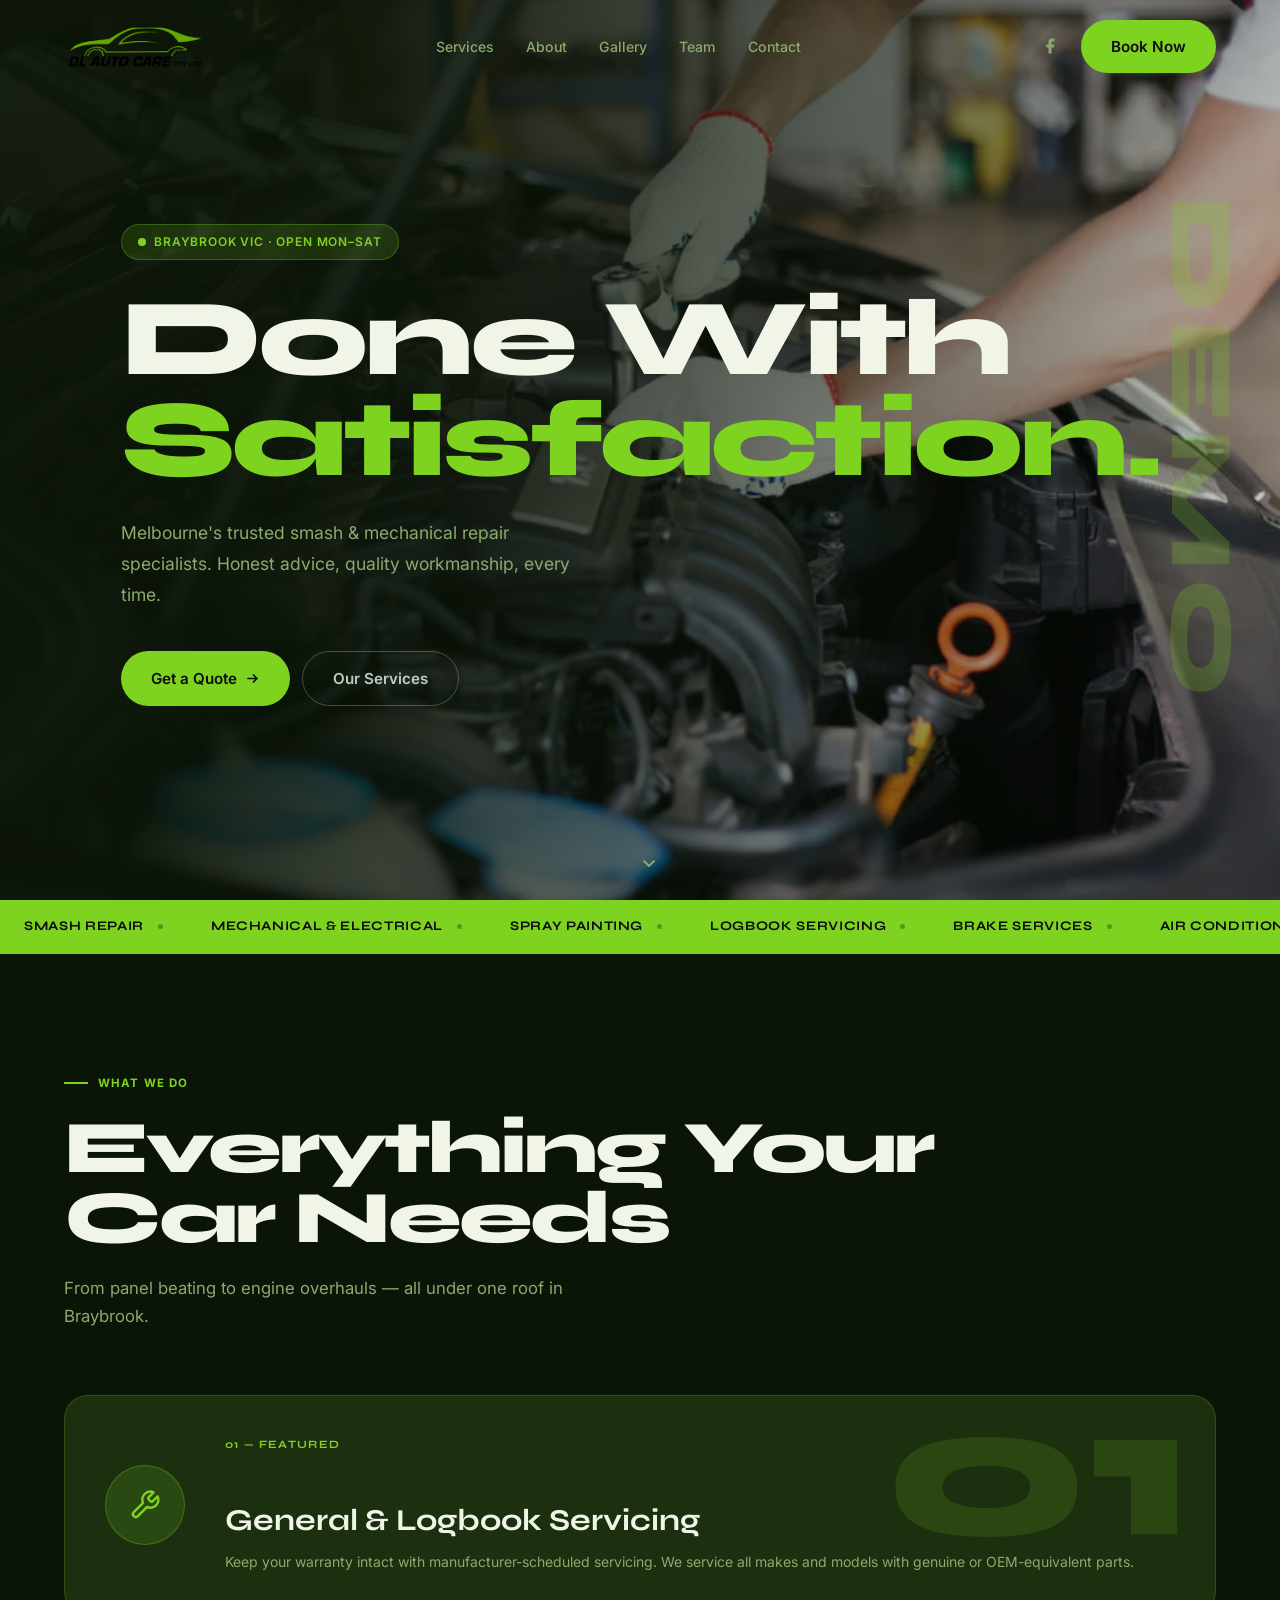
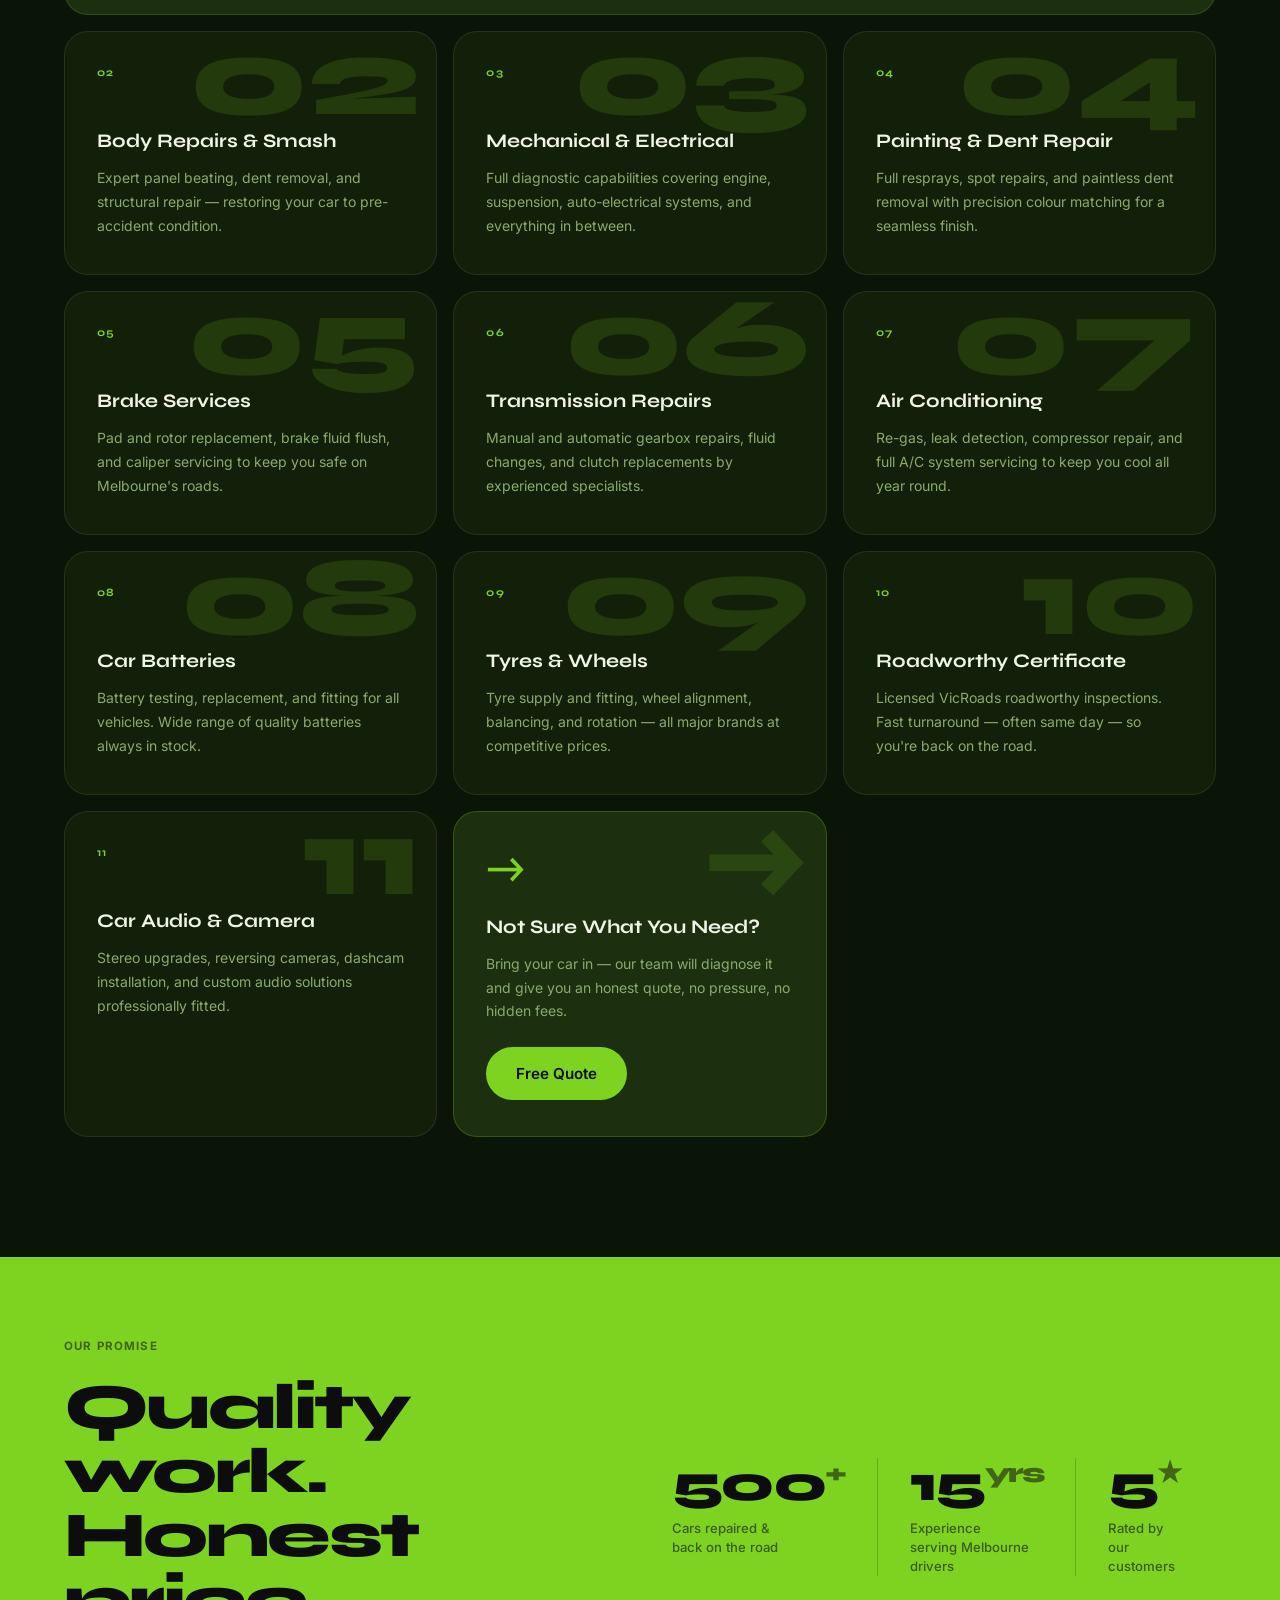
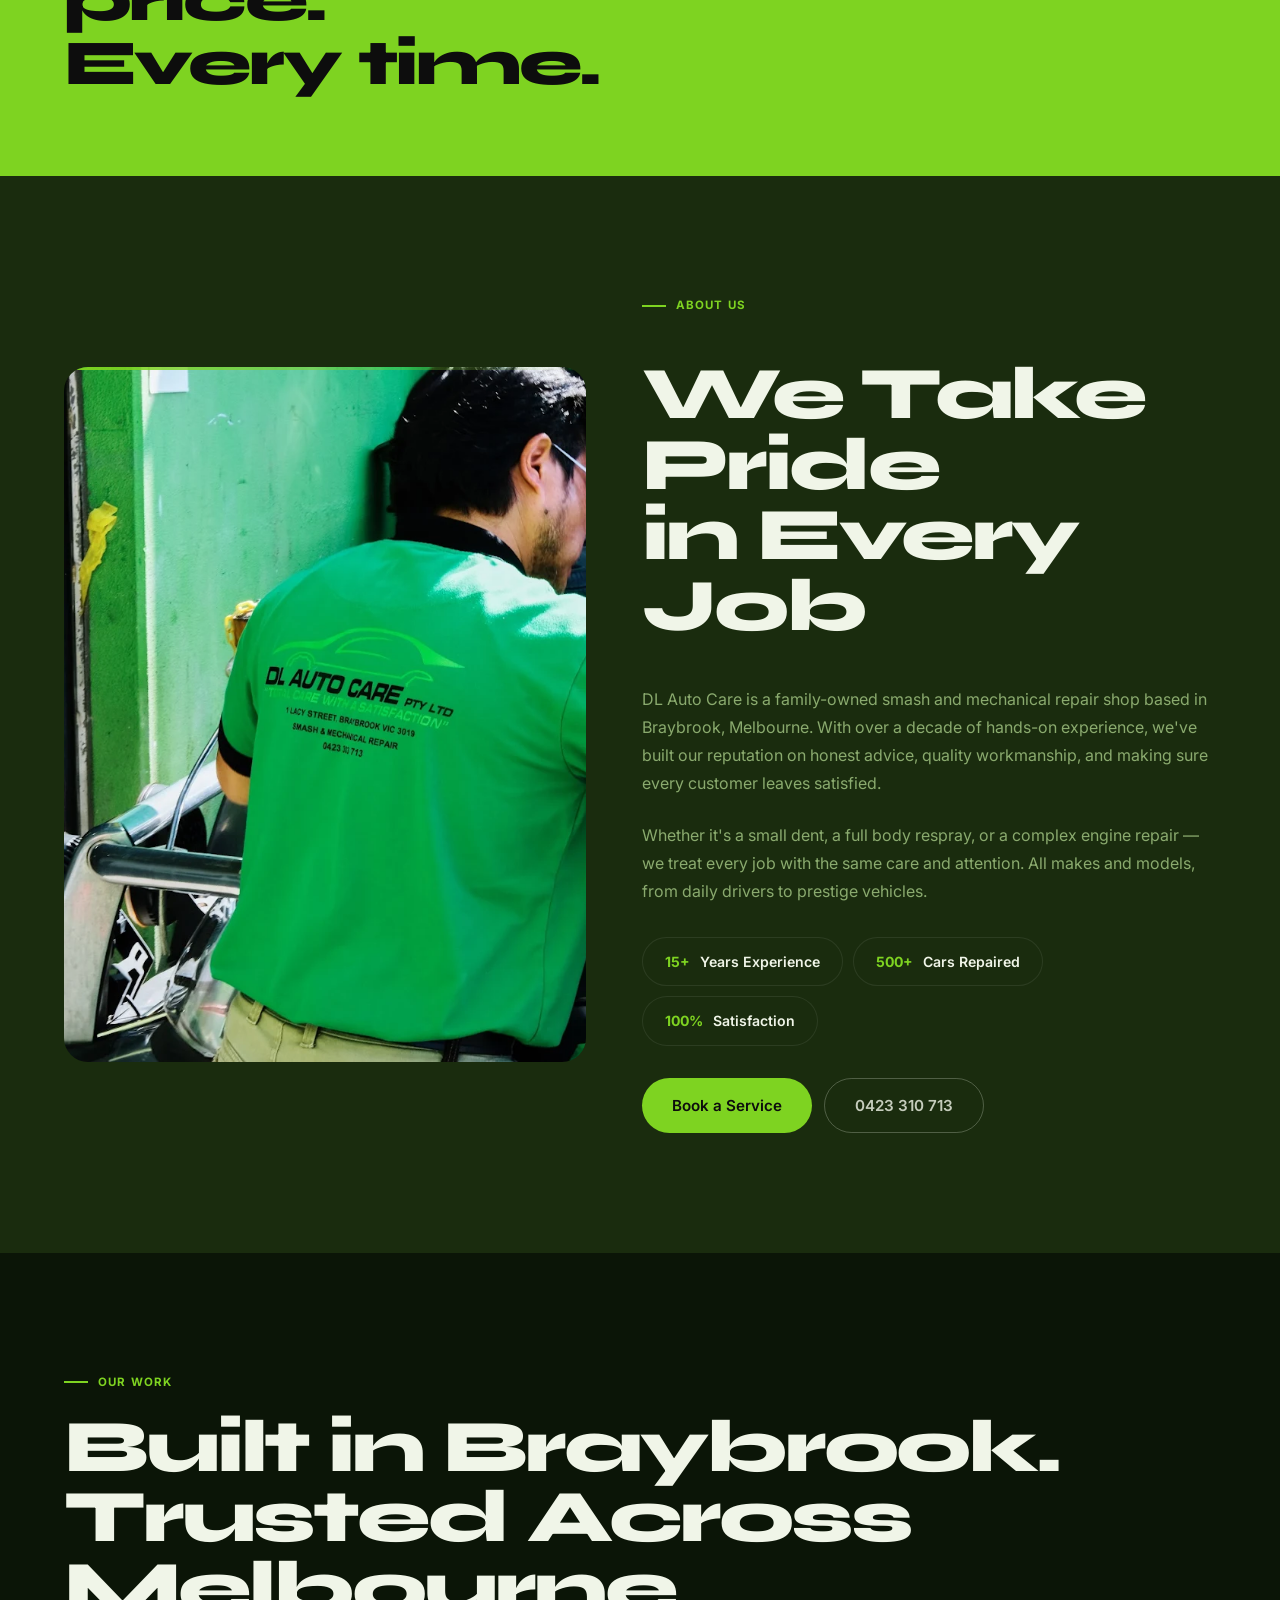
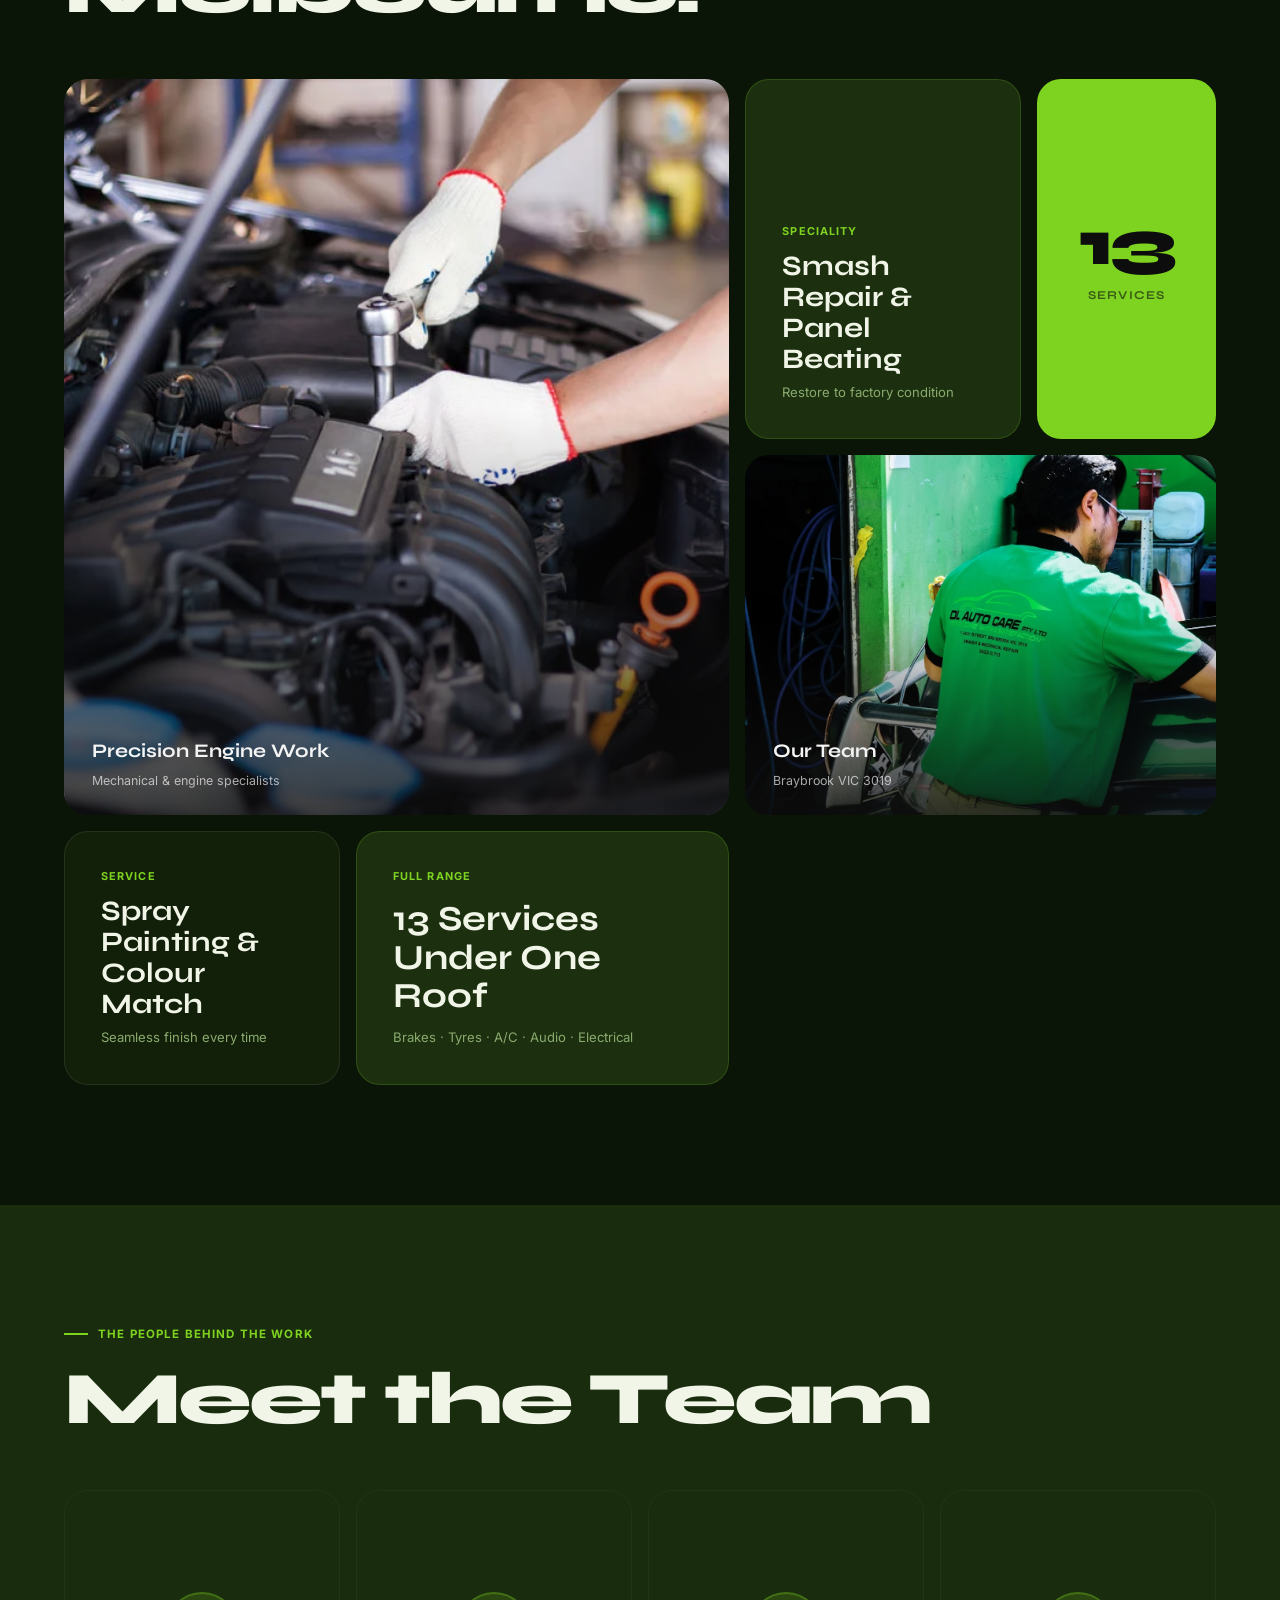
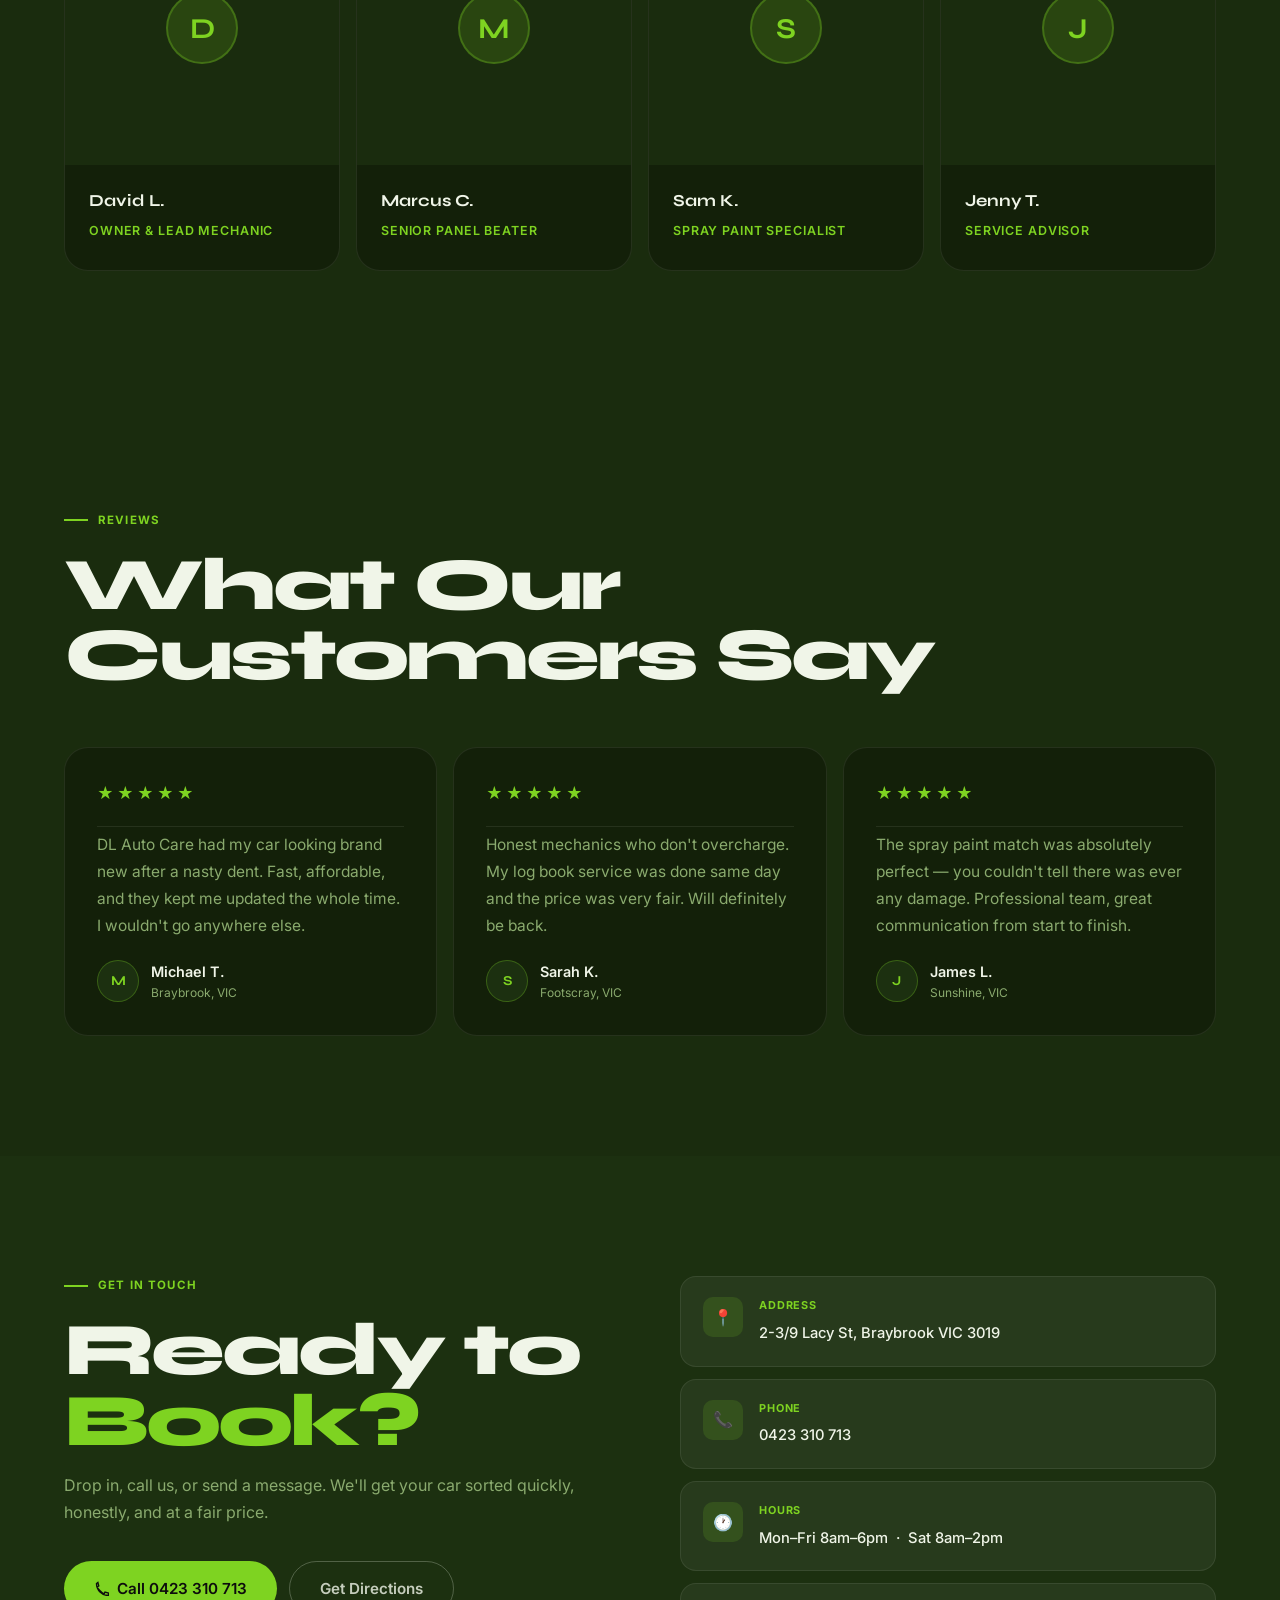
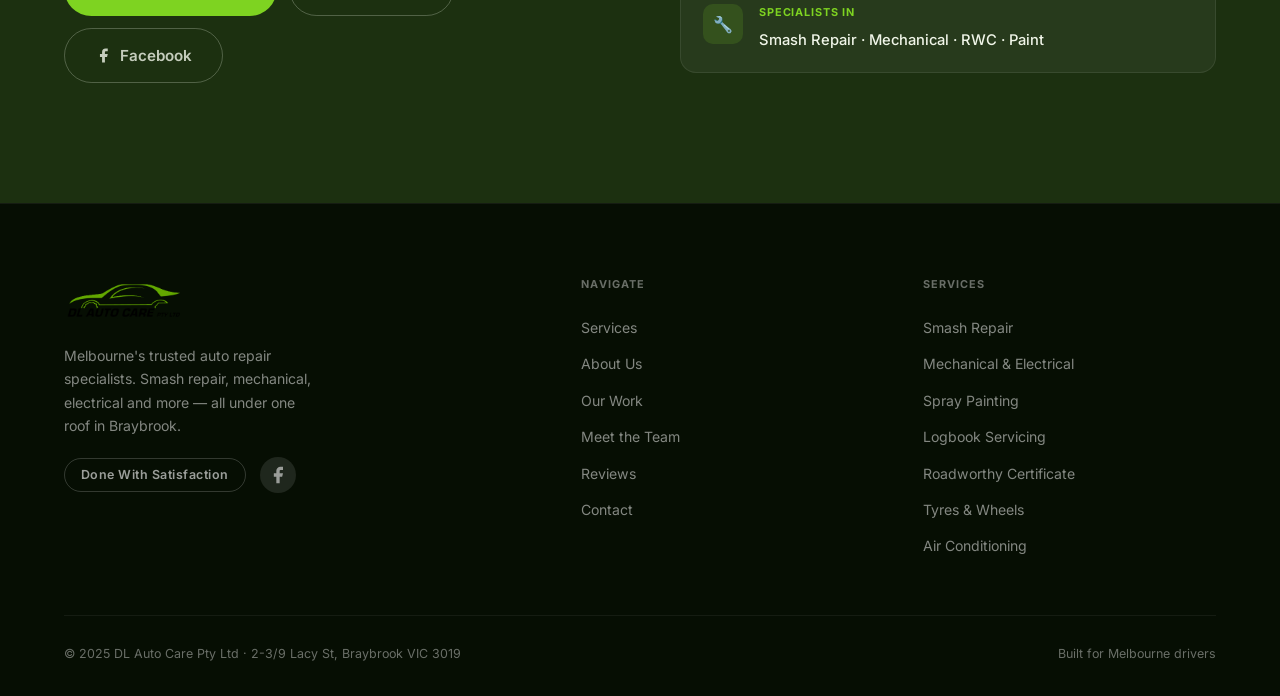
==== v2.html @ 8ac33671 "Add Design 2 (dark) and Design 3 (clean white) variants v2.html — dark near-black theme, vivid green" ====
<!DOCTYPE html>
<html lang="en">
<head>
  <meta charset="UTF-8">
  <meta name="viewport" content="width=device-width, initial-scale=1.0">
  <meta name="description" content="DL Auto Care Pty Ltd — Smash & Mechanical Repair. 2-3/9 Lacy St, Braybrook VIC 3019. Call 0423 310 713.">
  <meta property="og:title" content="DL Auto Care — Done With Satisfaction">
  <meta property="og:description" content="Melbourne's trusted smash & mechanical repair specialists.">
  <meta property="og:image" content="image2.webp">
  <title>DL Auto Care — Design 2 (Dark)</title>
  <link rel="icon" href="DLAUto logo.png">
  <link rel="preconnect" href="https://fonts.googleapis.com">
  <link rel="preconnect" href="https://fonts.gstatic.com" crossorigin>
  <link href="https://fonts.googleapis.com/css2?family=Syne:wght@700;800&family=Inter:wght@400;500;600&display=swap" rel="stylesheet">
  <style>
    /* ── Reset ──────────────────────────────────────────────────── */
    *, *::before, *::after { box-sizing: border-box; margin: 0; padding: 0; }
    img, video { max-width: 100%; height: auto; display: block; }

    /* ── Tokens ─────────────────────────────────────────────────── */
    :root {
      --g:    #7ED321;
      --gd:   #5a9918;
      --gdim: rgba(126,211,33,0.15);
      --bg:   #0b1507;   /* near-black dark green */
      --s1:   #132009;   /* dark card surface */
      --s2:   #1a2c0e;   /* darker card */
      --sg:   #1c3010;   /* dark green-tinted surface */
      --w:    #f0f5e8;   /* near-white text */
      --m:    #8aaa6e;   /* muted green-grey text */
      --br:   rgba(255,255,255,0.08);
      --r:    24px;
      --rp:   999px;
      --cw:   1200px;
      --gap:  16px;
    }

    /* ── Base ───────────────────────────────────────────────────── */
    html { scroll-behavior: smooth; }
    body { font-family: 'Inter', sans-serif; background: var(--bg); color: var(--w); line-height: 1.65; overflow-x: hidden; }
    a { color: inherit; text-decoration: none; }
    button { font-family: inherit; cursor: pointer; border: none; background: none; }
    .container { max-width: var(--cw); margin-inline: auto; padding-inline: 24px; }

    /* ── Animations ─────────────────────────────────────────────── */
    .animate       { opacity: 0; transform: translateY(30px); transition: opacity .6s ease, transform .6s ease; }
    .animate-left  { opacity: 0; transform: translateX(-40px); transition: opacity .65s ease, transform .65s ease; }
    .animate-right { opacity: 0; transform: translateX(40px);  transition: opacity .65s ease, transform .65s ease; }
    .animate-fade  { opacity: 0; transition: opacity .7s ease; }
    .animate.visible, .animate-left.visible, .animate-right.visible, .animate-fade.visible { opacity: 1; transform: none; }
    .d1 { transition-delay: .08s; } .d2 { transition-delay: .16s; } .d3 { transition-delay: .24s; }
    .d4 { transition-delay: .32s; } .d5 { transition-delay: .40s; } .d6 { transition-delay: .48s; }
    .d7 { transition-delay: .56s; } .d8 { transition-delay: .64s; }

    /* ── Keyframes ──────────────────────────────────────────────── */
    @keyframes heroIn   { from { opacity:0; transform:translateY(24px); } to { opacity:1; transform:none; } }
    @keyframes bounce   { 0%,100% { transform:translateX(-50%) translateY(0); } 50% { transform:translateX(-50%) translateY(10px); } }
    @keyframes marquee  { from { transform:translateX(0); } to { transform:translateX(-50%); } }
    @keyframes pulse    { 0%,100% { opacity:.6; } 50% { opacity:1; } }

    /* ── Buttons ────────────────────────────────────────────────── */
    .btn { display:inline-flex; align-items:center; gap:8px; border-radius:var(--rp); padding:14px 30px; font-size:.95rem; font-weight:600; min-height:48px; transition:all .22s ease; }
    .btn:focus-visible { outline:2px solid var(--g); outline-offset:3px; }
    .btn-primary { background:var(--g); color:#0d0d0d; }
    .btn-primary:hover { background:var(--gd); }
    /* Ghost button: white for dark contexts (hero), dark for light contexts */
    .btn-ghost   { background:transparent; color:#f4f4f4; border:1.5px solid rgba(255,255,255,.35); }
    .btn-ghost:hover { border-color:#f4f4f4; background:rgba(255,255,255,.07); }
    /* Ghost button on light bg sections */
    .about-body .btn-ghost,
    .sec-g .btn-ghost {
      color:var(--w); border-color:rgba(0,0,0,.28);
    }
    .about-body .btn-ghost:hover,
    .sec-g .btn-ghost:hover {
      border-color:var(--w); background:rgba(0,0,0,.05);
    }

    /* ── Pills ──────────────────────────────────────────────────── */
    .pill   { display:inline-flex; align-items:center; gap:6px; border-radius:var(--rp); padding:6px 16px; font-size:.78rem; font-weight:600; letter-spacing:.04em; }
    .p-out  { border:1px solid rgba(255,255,255,.18); color:rgba(255,255,255,.6); }
    .p-grn  { background:var(--gdim); color:var(--g); border:1px solid rgba(126,211,33,.3); }

    /* ── Section base ───────────────────────────────────────────── */
    .sec    { padding-block:120px; }
    .sec-dk { background:#e5f2cc; }
    .sec-g  { background:var(--sg); }

    .eyebrow {
      display:flex; align-items:center; gap:10px;
      font-size:.72rem; font-weight:700; letter-spacing:.1em; text-transform:uppercase; color:var(--g);
      margin-bottom:20px;
    }
    .eyebrow::before { content:''; width:24px; height:2px; background:var(--g); flex-shrink:0; }

    h2.big {
      font-family:'Syne',sans-serif; font-weight:800;
      font-size:clamp(2.4rem, 5.8vw, 5.5rem);
      letter-spacing:-.04em; line-height:.95;
      margin-bottom:20px;
    }
    .sec-intro { font-size:1.05rem; color:var(--m); max-width:500px; line-height:1.7; }

    /* ══ NAV ════════════════════════════════════════════════════ */
    .nav { position:fixed; top:0; left:0; right:0; z-index:200; padding:18px 0; transition:background .3s,backdrop-filter .3s; }
    .nav.scrolled { background:rgba(244,249,232,0.95); backdrop-filter:blur(18px); -webkit-backdrop-filter:blur(18px); border-bottom:1px solid rgba(0,0,0,.08); }
    .nav-inner { display:flex; align-items:center; justify-content:space-between; gap:24px; }
    .nav-logo img { height:57px; width:auto; }
    .nav-links { display:flex; align-items:center; gap:32px; list-style:none; }
    .nav-links a { font-size:.88rem; font-weight:500; color:var(--m); transition:color .2s; }
    .nav-links a:hover { color:var(--w); }
    .nav-right { display:flex; align-items:center; gap:12px; }

    .burger { display:none; flex-direction:column; justify-content:center; align-items:center; gap:5px; width:44px; height:44px; }
    .burger span { display:block; width:22px; height:2px; background:var(--w); border-radius:2px; transition:all .25s; }
    .burger.open span:nth-child(1) { transform:translateY(7px) rotate(45deg); }
    .burger.open span:nth-child(2) { opacity:0; }
    .burger.open span:nth-child(3) { transform:translateY(-7px) rotate(-45deg); }

    .mob-nav { position:fixed; inset:0; z-index:190; background:var(--bg); display:flex; flex-direction:column; align-items:center; justify-content:center; gap:4px; opacity:0; pointer-events:none; transition:opacity .3s; }
    .mob-nav.open { opacity:1; pointer-events:all; }
    .mob-nav a { font-family:'Syne',sans-serif; font-size:clamp(2rem,8vw,3.2rem); font-weight:700; padding:10px 0; color:var(--w); transition:color .2s; }
    .mob-nav a:hover { color:var(--g); }
    .mob-nav-foot { position:absolute; bottom:36px; font-size:.8rem; color:var(--m); }

    /* ══ HERO ════════════════════════════════════════════════════ */
    .hero { position:relative; min-height:100svh; min-height:100vh; display:flex; align-items:center; overflow:hidden; }
    .hero-bg { position:absolute; inset:0; z-index:0; }
    .hero-bg img { width:100%; height:100%; object-fit:cover; object-position:center; }
    /* Dark gradient — left side opaque for readability, fades right so image shows through */
    .hero-bg::after { content:''; position:absolute; inset:0; background:linear-gradient(105deg, rgba(11,21,7,.93) 25%, rgba(11,21,7,.65) 55%, rgba(11,21,7,.15) 100%); }
    .hero-content { position:relative; z-index:2; padding-top:110px; padding-bottom:80px; }

    .hero-ey  { animation:heroIn .6s ease .18s both; margin-bottom:28px; }
    .hero-loc {
      display:inline-flex; align-items:center; gap:8px;
      font-size:.75rem; font-weight:600; letter-spacing:.07em; text-transform:uppercase;
      color:var(--g); background:var(--gdim); border:1px solid rgba(126,211,33,.28);
      border-radius:var(--rp); padding:7px 16px;
    }
    .hero-h1  { font-family:'Syne',sans-serif; font-weight:800; font-size:clamp(2.5rem,8.5vw,7.5rem); letter-spacing:-.04em; line-height:.93; animation:heroIn .65s ease .34s both; margin-bottom:28px; color:#f0f5e8; }
    .hero-h1 em { font-style:normal; color:var(--g); }
    .hero-sub { font-size:clamp(1rem,1.6vw,1.1rem); color:var(--m); max-width:480px; line-height:1.75; margin-bottom:40px; animation:heroIn .65s ease .48s both; }
    .hero-btns { display:flex; flex-wrap:wrap; gap:12px; animation:heroIn .65s ease .6s both; }
    .hero-btns .btn-ghost { color:var(--w); border-color:rgba(0,0,0,.22); }
    .hero-btns .btn-ghost:hover { border-color:var(--w); background:rgba(0,0,0,.05); }

    .scroll-ind { position:absolute; bottom:28px; left:50%; animation:bounce 1.6s ease-in-out infinite; color:var(--m); display:flex; flex-direction:column; align-items:center; gap:4px; font-size:.65rem; letter-spacing:.1em; text-transform:uppercase; }

    /* ══ MARQUEE ═════════════════════════════════════════════════ */
    .mq-wrap { overflow:hidden; background:var(--g); padding-block:16px; }
    .mq-track { display:flex; animation:marquee 24s linear infinite; width:max-content; }
    .mq-item { display:flex; align-items:center; gap:14px; padding-inline:24px; font-family:'Syne',sans-serif; font-weight:700; font-size:.82rem; color:#0d0d0d; white-space:nowrap; letter-spacing:.05em; text-transform:uppercase; }
    .mq-dot { width:5px; height:5px; background:rgba(0,0,0,.3); border-radius:50%; flex-shrink:0; }

    /* ══ SERVICES ════════════════════════════════════════════════ */
    .svc-grid { display:grid; grid-template-columns:repeat(3,1fr); gap:var(--gap); }

    .svc-card {
      background:var(--s1); border-radius:var(--r); padding:32px 32px 36px;
      border:1px solid var(--br); display:flex; flex-direction:column; gap:0;
      transition:border-color .25s,transform .25s,background .25s; position:relative; overflow:hidden;
      min-height:220px;
    }
    .svc-card:hover { border-color:rgba(126,211,33,.5); transform:translateY(-5px); background:var(--sg); }

    /* Giant background number */
    .svc-card::before {
      content:attr(data-n);
      position:absolute; top:-10px; right:16px;
      font-family:'Syne',sans-serif; font-weight:800;
      font-size:7rem; line-height:1; color:rgba(126,211,33,.15);
      pointer-events:none; user-select:none;
    }

    .svc-n { font-family:'Syne',sans-serif; font-size:.7rem; font-weight:700; color:var(--g); letter-spacing:.12em; text-transform:uppercase; margin-bottom:48px; }
    .svc-card h3 { font-family:'Syne',sans-serif; font-size:1.2rem; font-weight:700; line-height:1.15; margin-bottom:14px; }
    .svc-card p  { font-size:.875rem; color:var(--m); line-height:1.7; flex:1; }

    /* Featured wide card */
    .svc-feat {
      grid-column:span 3; background:var(--sg);
      border-color:rgba(126,211,33,.2);
      flex-direction:row; align-items:center; gap:40px; padding:36px 40px;
    }
    .svc-feat::before { font-size:12rem; right:24px; top:-20px; }
    .svc-feat .svc-text { flex:1; }
    .svc-feat h3 { font-size:clamp(1.3rem,2.5vw,1.9rem); margin-bottom:12px; }
    .svc-feat-badge {
      width:80px; height:80px; flex-shrink:0;
      background:var(--gdim); border-radius:50%; display:flex; align-items:center; justify-content:center;
      font-size:2rem; border:1px solid rgba(126,211,33,.3);
    }
    /* CTA card */
    .svc-cta { background:var(--sg); border-color:rgba(126,211,33,.25); justify-content:space-between; }
    .svc-cta .svc-arrow { font-family:'Syne',sans-serif; font-size:3rem; color:var(--g); line-height:1; margin-bottom:24px; }

    /* ══ STATEMENT BAND ═════════════════════════════════════════ */
    .statement-band {
      background: var(--g);
      padding-block: 80px;
    }
    .statement-inner {
      display: grid;
      grid-template-columns: 1fr 1fr;
      gap: 64px;
      align-items: center;
    }
    .statement-tag {
      font-size: .72rem; font-weight: 700; letter-spacing: .1em; text-transform: uppercase;
      color: rgba(13,13,13,.55); margin-bottom: 20px;
    }
    .statement-h {
      font-family: 'Syne', sans-serif; font-weight: 800;
      font-size: clamp(2.2rem, 5vw, 4.2rem);
      letter-spacing: -.04em; line-height: 1.0;
      color: #0d0d0d;
    }
    .statement-right {
      display: grid;
      grid-template-columns: repeat(3,1fr);
      gap: 0;
    }
    .statement-stat {
      display: flex;
      flex-direction: column;
      gap: 10px;
      padding: 0 32px;
      border-left: 1px solid rgba(13,13,13,.2);
    }
    .statement-stat:first-child { border-left: none; padding-left: 0; }
    .statement-num {
      font-family: 'Syne', sans-serif; font-weight: 800;
      font-size: clamp(2rem, 4vw, 3.8rem);
      color: #0d0d0d; letter-spacing: -.05em; line-height: 1;
    }
    .statement-num em { font-style: normal; font-size: .55em; color: rgba(13,13,13,.55); vertical-align: super; }
    .statement-stat p { font-size: .82rem; font-weight: 500; color: rgba(13,13,13,.6); line-height: 1.45; max-width: 120px; }

    @media (max-width: 768px) {
      .statement-inner { grid-template-columns: 1fr; gap: 40px; }
      .statement-band { padding-block: 56px; }
      .statement-right { grid-template-columns: repeat(3,1fr); gap: 0; }
      .statement-stat { padding: 0 16px; }
      .statement-stat:first-child { padding-left: 0; }
    }

    /* ══ ABOUT ═══════════════════════════════════════════════════ */
    .about-grid { display:grid; grid-template-columns:1fr 1.1fr; gap:56px; align-items:center; }

    .about-img {
      position:relative; border-radius:var(--r); overflow:hidden;
      aspect-ratio:3/4;
    }
    .about-img img { width:100%; height:100%; object-fit:cover; object-position:center top; transition:transform .5s ease; }
    .about-img:hover img { transform:scale(1.04); }
    /* green top accent */
    .about-img::after {
      content:''; position:absolute; top:0; left:0; right:0; height:3px;
      background:linear-gradient(to right, var(--g), transparent);
    }

    .about-body { display:flex; flex-direction:column; gap:24px; }
    .about-body p { color:var(--m); font-size:1rem; line-height:1.75; }

    .stats { display:flex; flex-wrap:wrap; gap:10px; margin-top:8px; }
    .stat {
      background:var(--s1); border:1px solid var(--br); border-radius:var(--rp);
      padding:12px 22px; font-size:.88rem; font-weight:600;
    }
    .stat strong { color:var(--g); margin-right:6px; }

    /* ══ BENTO ═══════════════════════════════════════════════════ */
    .bento { display:grid; grid-template-columns:repeat(12,1fr); grid-template-rows:360px 360px; gap:var(--gap); }

    .bento-cell { border-radius:var(--r); overflow:hidden; position:relative; }
    .bento-cell img { width:100%; height:100%; object-fit:cover; transition:transform .45s ease; }
    .bento-cell:hover img { transform:scale(1.05); }
    .bento-overlay { position:absolute; inset:0; background:linear-gradient(to top,rgba(13,13,13,.8) 0%,transparent 55%); }
    .bento-cap { position:absolute; bottom:0; left:0; right:0; padding:24px 28px; z-index:2; }
    .bento-cap h3 { font-family:'Syne',sans-serif; font-size:1.2rem; font-weight:700; color:#f4f4f4; }
    .bento-cap p  { font-size:.78rem; color:rgba(255,255,255,.65); margin-top:4px; }

    /* span helpers */
    .c8 { grid-column:span 8; }
    .c7 { grid-column:span 7; }
    .c6 { grid-column:span 6; }
    .c5 { grid-column:span 5; }
    .c4 { grid-column:span 4; }
    .c3 { grid-column:span 3; }
    .c2 { grid-column:span 2; }
    .r2 { grid-row:span 2; }

    /* Text bento cells */
    .bento-txt {
      display:flex; flex-direction:column; justify-content:flex-end; padding:36px;
      background:var(--s1); border:1px solid var(--br); border-radius:var(--r);
    }
    .bento-txt.grn { background:var(--sg); border-color:rgba(126,211,33,.2); }
    .bento-lbl { font-size:.68rem; font-weight:700; letter-spacing:.1em; text-transform:uppercase; color:var(--g); margin-bottom:10px; }
    .bento-txt h3 { font-family:'Syne',sans-serif; font-weight:700; font-size:clamp(1rem,2vw,1.5rem); line-height:1.15; }
    .bento-txt p  { font-size:.82rem; color:var(--m); margin-top:8px; line-height:1.5; }

    /* Big number cell */
    .bento-num {
      display:flex; flex-direction:column; justify-content:center; align-items:center;
      background:var(--g); border-radius:var(--r); padding:32px;
    }
    .bento-num span { font-family:'Syne',sans-serif; font-weight:800; font-size:clamp(2.5rem,5vw,4.5rem); color:#0d0d0d; line-height:1; letter-spacing:-.05em; }
    .bento-num p { font-family:'Syne',sans-serif; font-weight:700; font-size:.75rem; color:rgba(13,13,13,.6); text-transform:uppercase; letter-spacing:.1em; margin-top:10px; }

    /* ══ TESTIMONIALS ════════════════════════════════════════════ */
    .testi-track { display:grid; grid-template-columns:repeat(3,1fr); gap:var(--gap); }
    .testi-card {
      background:var(--s1); border-radius:var(--r); padding:32px;
      border:1px solid var(--br); display:flex; flex-direction:column; gap:20px;
      transition:border-color .25s;
    }
    .testi-card:hover { border-color:rgba(126,211,33,.4); }
    .stars { display:flex; gap:3px; }
    .stars span { color:var(--g); font-size:1rem; }
    .testi-q {
      font-size:.97rem; color:var(--m); line-height:1.75; flex:1;
      padding-top:4px; border-top:1px solid var(--br);
    }
    .testi-auth { display:flex; align-items:center; gap:12px; }
    .testi-av {
      width:42px; height:42px; border-radius:50%; flex-shrink:0;
      background:var(--sg); border:1.5px solid rgba(126,211,33,.3);
      display:flex; align-items:center; justify-content:center;
      font-family:'Syne',sans-serif; font-size:.85rem; font-weight:700; color:var(--g);
    }
    .testi-name { font-weight:600; font-size:.9rem; }
    .testi-loc  { font-size:.75rem; color:var(--m); }

    /* ══ TEAM ════════════════════════════════════════════════════ */
    .team-grid { display:grid; grid-template-columns:repeat(4,1fr); gap:var(--gap); }
    .team-card {
      background:var(--s1); border-radius:var(--r); border:1px solid var(--br);
      overflow:hidden; transition:border-color .25s, transform .25s;
    }
    .team-card:hover { border-color:rgba(126,211,33,.5); transform:translateY(-5px); }
    .team-photo {
      aspect-ratio:1/1; overflow:hidden; background:var(--s2);
      display:flex; align-items:center; justify-content:center;
    }
    .team-photo img { width:100%; height:100%; object-fit:cover; object-position:center top; }
    .team-av {
      width:72px; height:72px; border-radius:50%;
      background:var(--gdim); border:2px solid rgba(126,211,33,.3);
      display:flex; align-items:center; justify-content:center;
      font-family:'Syne',sans-serif; font-size:1.8rem; font-weight:700; color:var(--g);
    }
    .team-info { padding:22px 24px 28px; }
    .team-name { font-family:'Syne',sans-serif; font-size:1.05rem; font-weight:700; margin-bottom:6px; }
    .team-role { font-size:.78rem; color:var(--g); font-weight:600; text-transform:uppercase; letter-spacing:.07em; }

    /* ══ CONTACT ═════════════════════════════════════════════════ */
    .contact-wrap { display:grid; grid-template-columns:1fr 1fr; gap:80px; align-items:start; }
    .contact-wrap .eyebrow { margin-bottom:20px; }
    .contact-wrap h2.big { margin-bottom:16px; }
    .contact-wrap h2.big em { font-style:normal; color:var(--g); }
    .contact-sub { color:var(--m); font-size:1rem; margin-bottom:36px; }
    .contact-btns { display:flex; flex-wrap:wrap; gap:12px; }

    .contact-cards { display:flex; flex-direction:column; gap:12px; }
    .contact-card {
      display:flex; align-items:flex-start; gap:16px;
      background:rgba(0,0,0,0.06); border-radius:16px; padding:20px 22px;
      border:1px solid rgba(0,0,0,.09);
    }
    .cc-icon { width:40px; height:40px; background:var(--gdim); border-radius:10px; display:flex; align-items:center; justify-content:center; flex-shrink:0; font-size:1rem; }
    .cc-body strong { display:block; font-size:.68rem; font-weight:700; color:var(--g); letter-spacing:.08em; text-transform:uppercase; margin-bottom:4px; }
    .cc-body span { font-size:.92rem; font-weight:500; }

    /* ══ FOOTER ══════════════════════════════════════════════════ */
    .footer { background:#1a2c0e; border-top:1px solid rgba(255,255,255,.06); padding-top:72px; padding-bottom:32px; }
    .foot-grid { display:grid; grid-template-columns:1.6fr 1fr 1fr; gap:48px; margin-bottom:56px; }
    .foot-brand img { height:48px; margin-bottom:20px; }
    .foot-brand p { font-size:.88rem; color:rgba(255,255,255,.5); max-width:260px; line-height:1.65; }
    .foot-brand-tag { margin-top:20px; }
    .foot-col h4 { font-size:.68rem; font-weight:700; color:rgba(255,255,255,.4); letter-spacing:.1em; text-transform:uppercase; margin-bottom:20px; }
    .foot-col ul { list-style:none; display:flex; flex-direction:column; gap:10px; }
    .foot-col ul a { font-size:.88rem; color:rgba(255,255,255,.5); transition:color .2s; }
    .foot-col ul a:hover { color:var(--g); }
    .nav-fb { display:inline-flex; align-items:center; justify-content:center; width:38px; height:38px; border-radius:50%; color:var(--m); transition:color .2s,background .2s; }
    .nav-fb:hover { color:var(--g); background:var(--gdim); }

    .foot-social { display:inline-flex; align-items:center; justify-content:center; width:36px; height:36px; border-radius:50%; background:rgba(255,255,255,.1); color:rgba(255,255,255,.55); transition:background .2s,color .2s; flex-shrink:0; }
    .foot-social:hover { background:var(--g); color:#0d0d0d; }

    /* ── Back to top ─────────────────────────────────────────────── */
    .back-top { position:fixed; bottom:28px; right:28px; z-index:300; width:44px; height:44px; border-radius:50%; background:var(--g); color:#0d0d0d; display:flex; align-items:center; justify-content:center; box-shadow:0 4px 16px rgba(0,0,0,.15); opacity:0; pointer-events:none; transform:translateY(12px); transition:opacity .3s,transform .3s; }
    .back-top.show { opacity:1; pointer-events:all; transform:translateY(0); }
    .back-top:hover { background:var(--gd); }
    .foot-bar { display:flex; align-items:center; justify-content:space-between; flex-wrap:wrap; gap:12px; padding-top:28px; border-top:1px solid rgba(255,255,255,.06); font-size:.78rem; color:rgba(255,255,255,.4); }

    /* ══ DEMO BADGE ══════════════════════════════════════════════ */
    .demo-badge {
      position: fixed;
      right: 0;
      top: 50%;
      transform: translateY(-50%);
      writing-mode: vertical-lr;
      font-family: 'Syne', sans-serif;
      font-weight: 800;
      font-size: clamp(3.5rem, 7vw, 6.5rem);
      letter-spacing: .08em;
      color: rgba(126,211,33,0.22);
      pointer-events: none;
      z-index: 9999;
      user-select: none;
      padding: 0 6px;
    }

    /* ══ RESPONSIVE ══════════════════════════════════════════════ */
    @media (max-width:1024px) {
      .bento { grid-template-columns:repeat(6,1fr); grid-template-rows:300px 300px 300px; }
      .c8,.c7 { grid-column:span 6; }
      .c5 { grid-column:span 3; }
      .c4 { grid-column:span 3; }
      .c3 { grid-column:span 3; }
      .c2 { grid-column:span 3; }
      .r2 { grid-row:span 1; }
    }
    @media (max-width:900px) {
      .svc-grid { grid-template-columns:repeat(2,1fr); }
      .svc-feat { grid-column:span 2; padding:28px 32px; gap:24px; }
      .about-grid { grid-template-columns:1fr; }
      .about-img { aspect-ratio:16/9; }
      .contact-wrap { grid-template-columns:1fr; gap:48px; }
      .foot-grid { grid-template-columns:1fr 1fr; }
      .team-grid { grid-template-columns:repeat(2,1fr); }
    }
    @media (max-width:768px) {
      .nav-links, .nav-right .btn { display:none; }
      .burger { display:flex; }
      .testi-track {
        grid-template-columns:1fr;
        display:flex; overflow-x:auto; scroll-snap-type:x mandatory;
        -webkit-overflow-scrolling:touch; scrollbar-width:none; gap:var(--gap);
      }
      .testi-track::-webkit-scrollbar { display:none; }
      .testi-card { flex:0 0 82vw; scroll-snap-align:start; }
      .bento { grid-template-columns:1fr; grid-template-rows:none; }
      .bento-cell, .bento-txt, .bento-num { grid-column:span 1 !important; grid-row:span 1 !important; height:280px; }
      .bento-num { height:200px; }
      .foot-grid { grid-template-columns:1fr; }
      .foot-bar { flex-direction:column; text-align:center; }
      .sec { padding-block:72px; }
      .demo-badge { font-size: clamp(2rem, 6vw, 3.5rem); }
    }
    @media (max-width:640px) {
      .svc-grid { grid-template-columns:1fr; }
      .svc-feat { grid-column:span 1; flex-direction:column; }
      .svc-feat-badge { display:none; }
    }
    @media (max-width:480px) {
      .hero-btns { flex-direction:column; }
      .hero-btns .btn { width:100%; justify-content:center; }
      .stats { flex-direction:column; }
      .contact-btns { flex-direction:column; }
      .contact-btns .btn { width:100%; justify-content:center; }
    }

    /* ══ V2 DARK OVERRIDES ══════════════════════════════════════ */
    /* Nav scrolled: dark bg */
    .nav.scrolled { background:rgba(11,21,7,.97); border-bottom-color:rgba(255,255,255,.08); }

    /* Section dark variants */
    .sec-dk { background:var(--s2); }

    /* Ghost buttons: white style throughout (site is dark) */
    .btn-ghost { color:rgba(240,245,232,.8); border-color:rgba(240,245,232,.25); }
    .btn-ghost:hover { border-color:rgba(240,245,232,.7); background:rgba(255,255,255,.07); color:#f0f5e8; }
    .about-body .btn-ghost, .sec-g .btn-ghost,
    .hero-btns .btn-ghost { color:rgba(240,245,232,.8); border-color:rgba(240,245,232,.25); }
    .about-body .btn-ghost:hover, .sec-g .btn-ghost:hover,
    .hero-btns .btn-ghost:hover { border-color:rgba(240,245,232,.7); background:rgba(255,255,255,.07); }

    /* Contact cards: subtle light bg on dark */
    .contact-card { background:rgba(255,255,255,.05); border-color:rgba(255,255,255,.08); }

    /* Stat pills in About */
    .stat { background:var(--s2); }

    /* Footer: even darker */
    .footer { background:#060e03; }

    /* Nav Facebook icon */
    .nav-fb { color:var(--m); }
    .nav-links a { color:var(--m); }
    .nav-links a:hover { color:var(--w); }
  </style>
</head>
<body>

<!-- DEMO watermark — fixed right edge -->
<div class="demo-badge" aria-hidden="true">DEMO</div>

<!-- ═══ NAV ══════════════════════════════════════════════════════ -->
<nav class="nav" id="nav">
  <div class="container nav-inner">
    <a href="#" class="nav-logo" aria-label="DL Auto Care home">
      <img src="DLAUto logo.png" alt="DL Auto Care">
    </a>
    <ul class="nav-links">
      <li><a href="#services">Services</a></li>
      <li><a href="#about">About</a></li>
      <li><a href="#gallery">Gallery</a></li>
      <li><a href="#team">Team</a></li>
      <li><a href="#contact">Contact</a></li>
    </ul>
    <div class="nav-right">
      <a href="https://www.facebook.com/dlautocare" target="_blank" rel="noopener" class="nav-fb" aria-label="DL Auto Care on Facebook">
        <svg width="18" height="18" viewBox="0 0 24 24" fill="currentColor" aria-hidden="true"><path d="M18 2h-3a5 5 0 0 0-5 5v3H7v4h3v8h4v-8h3l1-4h-4V7a1 1 0 0 1 1-1h3z"/></svg>
      </a>
      <a href="#contact" class="btn btn-primary">Book Now</a>
      <button class="burger" id="burger" aria-label="Open menu" aria-expanded="false">
        <span></span><span></span><span></span>
      </button>
    </div>
  </div>
</nav>

<div class="mob-nav" id="mobNav">
  <a href="#services" class="mob-link">Services</a>
  <a href="#about"    class="mob-link">About</a>
  <a href="#gallery"  class="mob-link">Gallery</a>
  <a href="#team"     class="mob-link">Team</a>
  <a href="#contact"  class="mob-link">Contact</a>
  <a href="#contact"  class="mob-link btn btn-primary" style="margin-top:20px;font-size:1.4rem;">Book Now</a>
  <span class="mob-nav-foot">DL Auto Care · 0423 310 713</span>
</div>

<main>

<!-- ═══ HERO ═════════════════════════════════════════════════════ -->
<section class="hero">
  <div class="hero-bg" aria-hidden="true">
    <img src="image1.webp" alt="" fetchpriority="high">
  </div>
  <div class="container hero-content">

    <div class="hero-ey">
      <span class="hero-loc">
        <svg width="8" height="8"><circle cx="4" cy="4" r="4" fill="#7ED321"/></svg>
        Braybrook VIC · Open Mon–Sat
      </span>
    </div>

    <h1 class="hero-h1">Done With<br><em>Satisfaction.</em></h1>

    <p class="hero-sub">Melbourne's trusted smash &amp; mechanical repair specialists. Honest advice, quality workmanship, every time.</p>

    <div class="hero-btns">
      <a href="#contact" class="btn btn-primary">
        Get a Quote
        <svg width="15" height="15" fill="none" viewBox="0 0 15 15"><path d="M3 7.5h9M8.5 4l3.5 3.5L8.5 11" stroke="currentColor" stroke-width="1.7" stroke-linecap="round" stroke-linejoin="round"/></svg>
      </a>
      <a href="#services" class="btn btn-ghost">Our Services</a>
    </div>

  </div>
  <div class="scroll-ind" aria-hidden="true">
    <svg width="18" height="18" fill="none" viewBox="0 0 18 18"><path d="M4 7l5 5 5-5" stroke="currentColor" stroke-width="1.8" stroke-linecap="round" stroke-linejoin="round"/></svg>
  </div>
</section>

<!-- ═══ MARQUEE ═══════════════════════════════════════════════════ -->
<div class="mq-wrap" aria-hidden="true">
  <div class="mq-track">
    <span class="mq-item">Smash Repair<span class="mq-dot"></span></span>
    <span class="mq-item">Mechanical &amp; Electrical<span class="mq-dot"></span></span>
    <span class="mq-item">Spray Painting<span class="mq-dot"></span></span>
    <span class="mq-item">Logbook Servicing<span class="mq-dot"></span></span>
    <span class="mq-item">Brake Services<span class="mq-dot"></span></span>
    <span class="mq-item">Air Conditioning<span class="mq-dot"></span></span>
    <span class="mq-item">Roadworthy Certificate<span class="mq-dot"></span></span>
    <span class="mq-item">Tyres &amp; Wheels<span class="mq-dot"></span></span>
    <span class="mq-item">Transmission Repairs<span class="mq-dot"></span></span>
    <span class="mq-item">Car Audio &amp; Camera<span class="mq-dot"></span></span>
    <!-- duplicate for seamless loop -->
    <span class="mq-item">Smash Repair<span class="mq-dot"></span></span>
    <span class="mq-item">Mechanical &amp; Electrical<span class="mq-dot"></span></span>
    <span class="mq-item">Spray Painting<span class="mq-dot"></span></span>
    <span class="mq-item">Logbook Servicing<span class="mq-dot"></span></span>
    <span class="mq-item">Brake Services<span class="mq-dot"></span></span>
    <span class="mq-item">Air Conditioning<span class="mq-dot"></span></span>
    <span class="mq-item">Roadworthy Certificate<span class="mq-dot"></span></span>
    <span class="mq-item">Tyres &amp; Wheels<span class="mq-dot"></span></span>
    <span class="mq-item">Transmission Repairs<span class="mq-dot"></span></span>
    <span class="mq-item">Car Audio &amp; Camera<span class="mq-dot"></span></span>
  </div>
</div>

<!-- ═══ SERVICES ══════════════════════════════════════════════════ -->
<section class="sec" id="services">
  <div class="container">
    <div style="margin-bottom:64px;">
      <div class="eyebrow animate">What We Do</div>
      <h2 class="big animate d1">Everything Your<br>Car Needs</h2>
      <p class="sec-intro animate d2">From panel beating to engine overhauls — all under one roof in Braybrook.</p>
    </div>

    <div class="svc-grid">

      <div class="svc-card svc-feat animate d1" data-n="01">
        <div class="svc-feat-badge">
          <svg width="32" height="32" viewBox="0 0 24 24" fill="none" stroke="#7ED321" stroke-width="1.8" stroke-linecap="round" stroke-linejoin="round"><path d="M14.7 6.3a1 1 0 0 0 0 1.4l1.6 1.6a1 1 0 0 0 1.4 0l3.77-3.77a6 6 0 0 1-7.94 7.94l-6.91 6.91a2.12 2.12 0 0 1-3-3l6.91-6.91a6 6 0 0 1 7.94-7.94l-3.76 3.76z"/></svg>
        </div>
        <div class="svc-text">
          <div class="svc-n">01 — Featured</div>
          <h3>General &amp; Logbook Servicing</h3>
          <p>Keep your warranty intact with manufacturer-scheduled servicing. We service all makes and models with genuine or OEM-equivalent parts.</p>
        </div>
      </div>

      <div class="svc-card animate d1" data-n="02">
        <div class="svc-n">02</div>
        <h3>Body Repairs &amp; Smash</h3>
        <p>Expert panel beating, dent removal, and structural repair — restoring your car to pre-accident condition.</p>
      </div>

      <div class="svc-card animate d2" data-n="03">
        <div class="svc-n">03</div>
        <h3>Mechanical &amp; Electrical</h3>
        <p>Full diagnostic capabilities covering engine, suspension, auto-electrical systems, and everything in between.</p>
      </div>

      <div class="svc-card animate d3" data-n="04">
        <div class="svc-n">04</div>
        <h3>Painting &amp; Dent Repair</h3>
        <p>Full resprays, spot repairs, and paintless dent removal with precision colour matching for a seamless finish.</p>
      </div>

      <div class="svc-card animate d4" data-n="05">
        <div class="svc-n">05</div>
        <h3>Brake Services</h3>
        <p>Pad and rotor replacement, brake fluid flush, and caliper servicing to keep you safe on Melbourne's roads.</p>
      </div>

      <div class="svc-card animate d5" data-n="06">
        <div class="svc-n">06</div>
        <h3>Transmission Repairs</h3>
        <p>Manual and automatic gearbox repairs, fluid changes, and clutch replacements by experienced specialists.</p>
      </div>

      <div class="svc-card animate d6" data-n="07">
        <div class="svc-n">07</div>
        <h3>Air Conditioning</h3>
        <p>Re-gas, leak detection, compressor repair, and full A/C system servicing to keep you cool all year round.</p>
      </div>

      <div class="svc-card animate d1" data-n="08">
        <div class="svc-n">08</div>
        <h3>Car Batteries</h3>
        <p>Battery testing, replacement, and fitting for all vehicles. Wide range of quality batteries always in stock.</p>
      </div>

      <div class="svc-card animate d2" data-n="09">
        <div class="svc-n">09</div>
        <h3>Tyres &amp; Wheels</h3>
        <p>Tyre supply and fitting, wheel alignment, balancing, and rotation — all major brands at competitive prices.</p>
      </div>

      <div class="svc-card animate d3" data-n="10">
        <div class="svc-n">10</div>
        <h3>Roadworthy Certificate</h3>
        <p>Licensed VicRoads roadworthy inspections. Fast turnaround — often same day — so you're back on the road.</p>
      </div>

      <div class="svc-card animate d4" data-n="11">
        <div class="svc-n">11</div>
        <h3>Car Audio &amp; Camera</h3>
        <p>Stereo upgrades, reversing cameras, dashcam installation, and custom audio solutions professionally fitted.</p>
      </div>

      <div class="svc-card svc-cta animate d5" data-n="→">
        <div class="svc-arrow">→</div>
        <h3>Not Sure What You Need?</h3>
        <p>Bring your car in — our team will diagnose it and give you an honest quote, no pressure, no hidden fees.</p>
        <a href="#contact" class="btn btn-primary" style="margin-top:24px;align-self:flex-start;">Free Quote</a>
      </div>

    </div>
  </div>
</section>

<!-- ═══ STATEMENT BAND ═══════════════════════════════════════════ -->
<div class="statement-band">
  <div class="container">
    <div class="statement-inner">
      <div class="statement-left animate">
        <p class="statement-tag">Our Promise</p>
        <h2 class="statement-h">Quality work.<br>Honest price.<br>Every time.</h2>
      </div>
      <div class="statement-right animate d2">
        <div class="statement-stat">
          <span class="statement-num">500<em>+</em></span>
          <p>Cars repaired &amp; back on the road</p>
        </div>
        <div class="statement-stat">
          <span class="statement-num">15<em>yrs</em></span>
          <p>Experience serving Melbourne drivers</p>
        </div>
        <div class="statement-stat">
          <span class="statement-num">5<em>★</em></span>
          <p>Rated by our customers</p>
        </div>
      </div>
    </div>
  </div>
</div>

<!-- ═══ ABOUT ══════════════════════════════════════════════════════ -->
<section class="sec sec-dk" id="about">
  <div class="container">
    <div class="about-grid">

      <div class="about-img animate-left">
        <img src="image2.webp" alt="DL Auto Care mechanic at work" loading="lazy">
      </div>

      <div class="about-body">
        <div class="eyebrow animate">About Us</div>
        <h2 class="big animate d1">We Take Pride<br>in Every Job</h2>
        <p class="animate d2">DL Auto Care is a family-owned smash and mechanical repair shop based in Braybrook, Melbourne. With over a decade of hands-on experience, we've built our reputation on honest advice, quality workmanship, and making sure every customer leaves satisfied.</p>
        <p class="animate d3">Whether it's a small dent, a full body respray, or a complex engine repair — we treat every job with the same care and attention. All makes and models, from daily drivers to prestige vehicles.</p>

        <div class="stats animate d4">
          <div class="stat"><strong>15+</strong> Years Experience</div>
          <div class="stat"><strong>500+</strong> Cars Repaired</div>
          <div class="stat"><strong>100%</strong> Satisfaction</div>
        </div>

        <div class="animate d5" style="display:flex;gap:12px;flex-wrap:wrap;margin-top:8px;">
          <a href="#contact" class="btn btn-primary">Book a Service</a>
          <a href="tel:0423310713" class="btn btn-ghost">0423 310 713</a>
        </div>
      </div>

    </div>
  </div>
</section>

<!-- ═══ GALLERY / BENTO ════════════════════════════════════════════ -->
<section class="sec" id="gallery">
  <div class="container">
    <div style="margin-bottom:56px;">
      <div class="eyebrow animate">Our Work</div>
      <h2 class="big animate d1">Built in Braybrook.<br>Trusted Across Melbourne.</h2>
    </div>

    <div class="bento">

      <!-- Row 1 -->
      <div class="bento-cell c7 r2 animate d1">
        <img src="image1.webp" alt="Mechanic working on car engine" loading="lazy">
        <div class="bento-overlay"></div>
        <div class="bento-cap">
          <h3>Precision Engine Work</h3>
          <p>Mechanical &amp; engine specialists</p>
        </div>
      </div>

      <div class="bento-txt grn c3 animate d2">
        <div class="bento-lbl">Speciality</div>
        <h3 style="font-size:clamp(1.15rem,2.2vw,1.8rem); line-height:1.1;">Smash Repair &amp;<br>Panel Beating</h3>
        <p>Restore to factory condition</p>
      </div>

      <div class="bento-num c2 animate d3">
        <span>13</span>
        <p>Services</p>
      </div>

      <!-- Row 2 -->
      <div class="bento-cell c5 animate d4">
        <img src="image2.webp" alt="DL Auto Care team at work" loading="lazy">
        <div class="bento-overlay"></div>
        <div class="bento-cap">
          <h3>Our Team</h3>
          <p>Braybrook VIC 3019</p>
        </div>
      </div>

      <div class="bento-txt c3 animate d5">
        <div class="bento-lbl">Service</div>
        <h3 style="font-size:clamp(1.15rem,2.2vw,1.8rem); line-height:1.1;">Spray Painting &amp;<br>Colour Match</h3>
        <p>Seamless finish every time</p>
      </div>

      <div class="bento-txt grn c4 animate d6" style="justify-content:space-between; padding-top:36px;">
        <div class="bento-lbl">Full Range</div>
        <div>
          <h3 style="font-size:clamp(1.3rem,2.8vw,2.2rem); line-height:1.1;">13 Services<br>Under One Roof</h3>
          <p style="margin-top:12px;">Brakes · Tyres · A/C · Audio · Electrical</p>
        </div>
      </div>

    </div>
  </div>
</section>

<!-- ═══ TEAM ══════════════════════════════════════════════════════ -->
<section class="sec sec-dk" id="team">
  <div class="container">
    <div style="margin-bottom:56px;">
      <div class="eyebrow animate">The People Behind the Work</div>
      <h2 class="big animate d1">Meet the Team</h2>
    </div>

    <div class="team-grid">

      <div class="team-card animate d1">
        <div class="team-photo"><div class="team-av">D</div></div>
        <div class="team-info">
          <h3 class="team-name">David L.</h3>
          <p class="team-role">Owner &amp; Lead Mechanic</p>
        </div>
      </div>

      <div class="team-card animate d2">
        <div class="team-photo"><div class="team-av">M</div></div>
        <div class="team-info">
          <h3 class="team-name">Marcus C.</h3>
          <p class="team-role">Senior Panel Beater</p>
        </div>
      </div>

      <div class="team-card animate d3">
        <div class="team-photo"><div class="team-av">S</div></div>
        <div class="team-info">
          <h3 class="team-name">Sam K.</h3>
          <p class="team-role">Spray Paint Specialist</p>
        </div>
      </div>

      <div class="team-card animate d4">
        <div class="team-photo"><div class="team-av">J</div></div>
        <div class="team-info">
          <h3 class="team-name">Jenny T.</h3>
          <p class="team-role">Service Advisor</p>
        </div>
      </div>

    </div>
  </div>
</section>

<!-- ═══ TESTIMONIALS ═══════════════════════════════════════════════ -->
<section class="sec sec-dk" id="testimonials">
  <div class="container">
    <div style="margin-bottom:56px;">
      <div class="eyebrow animate">Reviews</div>
      <h2 class="big animate d1">What Our<br>Customers Say</h2>
    </div>

    <div class="testi-track">

      <div class="testi-card animate d1">
        <div class="stars"><span>★</span><span>★</span><span>★</span><span>★</span><span>★</span></div>
        <p class="testi-q">DL Auto Care had my car looking brand new after a nasty dent. Fast, affordable, and they kept me updated the whole time. I wouldn't go anywhere else.</p>
        <div class="testi-auth">
          <div class="testi-av">M</div>
          <div><div class="testi-name">Michael T.</div><div class="testi-loc">Braybrook, VIC</div></div>
        </div>
      </div>

      <div class="testi-card animate d2">
        <div class="stars"><span>★</span><span>★</span><span>★</span><span>★</span><span>★</span></div>
        <p class="testi-q">Honest mechanics who don't overcharge. My log book service was done same day and the price was very fair. Will definitely be back.</p>
        <div class="testi-auth">
          <div class="testi-av">S</div>
          <div><div class="testi-name">Sarah K.</div><div class="testi-loc">Footscray, VIC</div></div>
        </div>
      </div>

      <div class="testi-card animate d3">
        <div class="stars"><span>★</span><span>★</span><span>★</span><span>★</span><span>★</span></div>
        <p class="testi-q">The spray paint match was absolutely perfect — you couldn't tell there was ever any damage. Professional team, great communication from start to finish.</p>
        <div class="testi-auth">
          <div class="testi-av">J</div>
          <div><div class="testi-name">James L.</div><div class="testi-loc">Sunshine, VIC</div></div>
        </div>
      </div>

    </div>
  </div>
</section>

<!-- ═══ CONTACT ════════════════════════════════════════════════════ -->
<section class="sec sec-g" id="contact">
  <div class="container">
    <div class="contact-wrap">

      <div>
        <div class="eyebrow animate">Get In Touch</div>
        <h2 class="big animate d1">Ready to<br><em>Book?</em></h2>
        <p class="contact-sub animate d2">Drop in, call us, or send a message. We'll get your car sorted quickly, honestly, and at a fair price.</p>
        <div class="contact-btns animate d3">
          <a href="tel:0423310713" class="btn btn-primary">
            <svg width="15" height="15" fill="none" viewBox="0 0 15 15"><path d="M2.5 2.5c0 6.627 5.373 12 12 12V12l-3.5-.875-.875 1.75C7.917 12 3.875 7.958 3 5.75L4.75 4.875 3.875 1.375 2.5 2.5z" stroke="currentColor" stroke-width="1.4"/></svg>
            Call 0423 310 713
          </a>
          <a href="https://maps.google.com/?q=2-3/9+Lacy+St+Braybrook+VIC+3019" target="_blank" rel="noopener" class="btn btn-ghost">Get Directions</a>
          <a href="https://www.facebook.com/dlautocare" target="_blank" rel="noopener" class="btn btn-ghost" aria-label="Facebook">
            <svg width="17" height="17" viewBox="0 0 24 24" fill="currentColor" aria-hidden="true"><path d="M18 2h-3a5 5 0 0 0-5 5v3H7v4h3v8h4v-8h3l1-4h-4V7a1 1 0 0 1 1-1h3z"/></svg>
            Facebook
          </a>
        </div>
      </div>

      <div class="contact-cards">
        <div class="contact-card animate d1">
          <div class="cc-icon">📍</div>
          <div class="cc-body"><strong>Address</strong><span>2-3/9 Lacy St, Braybrook VIC 3019</span></div>
        </div>
        <div class="contact-card animate d2">
          <div class="cc-icon">📞</div>
          <div class="cc-body"><strong>Phone</strong><span><a href="tel:0423310713" style="color:var(--w);">0423 310 713</a></span></div>
        </div>
        <div class="contact-card animate d3">
          <div class="cc-icon">🕐</div>
          <div class="cc-body"><strong>Hours</strong><span>Mon–Fri 8am–6pm &nbsp;·&nbsp; Sat 8am–2pm</span></div>
        </div>
        <div class="contact-card animate d4">
          <div class="cc-icon">🔧</div>
          <div class="cc-body"><strong>Specialists In</strong><span>Smash Repair · Mechanical · RWC · Paint</span></div>
        </div>
      </div>

    </div>
  </div>
</section>

</main>

<!-- ═══ FOOTER ════════════════════════════════════════════════════ -->
<footer class="footer">
  <div class="container">
    <div class="foot-grid">
      <div class="foot-brand animate">
        <img src="DLAUto logo.png" alt="DL Auto Care" loading="lazy">
        <p>Melbourne's trusted auto repair specialists. Smash repair, mechanical, electrical and more — all under one roof in Braybrook.</p>
        <div class="foot-brand-tag" style="display:flex;align-items:center;gap:14px;">
          <span class="pill p-out">Done With Satisfaction</span>
          <a href="https://www.facebook.com/dlautocare" target="_blank" rel="noopener" class="foot-social" aria-label="DL Auto Care on Facebook">
            <svg width="20" height="20" viewBox="0 0 24 24" fill="currentColor" aria-hidden="true"><path d="M18 2h-3a5 5 0 0 0-5 5v3H7v4h3v8h4v-8h3l1-4h-4V7a1 1 0 0 1 1-1h3z"/></svg>
          </a>
        </div>
      </div>
      <div class="foot-col animate d1">
        <h4>Navigate</h4>
        <ul>
          <li><a href="#services">Services</a></li>
          <li><a href="#about">About Us</a></li>
          <li><a href="#gallery">Our Work</a></li>
          <li><a href="#team">Meet the Team</a></li>
          <li><a href="#testimonials">Reviews</a></li>
          <li><a href="#contact">Contact</a></li>
        </ul>
      </div>
      <div class="foot-col animate d2">
        <h4>Services</h4>
        <ul>
          <li><a href="#services">Smash Repair</a></li>
          <li><a href="#services">Mechanical &amp; Electrical</a></li>
          <li><a href="#services">Spray Painting</a></li>
          <li><a href="#services">Logbook Servicing</a></li>
          <li><a href="#services">Roadworthy Certificate</a></li>
          <li><a href="#services">Tyres &amp; Wheels</a></li>
          <li><a href="#services">Air Conditioning</a></li>
        </ul>
      </div>
    </div>
    <div class="foot-bar animate">
      <span>© 2025 DL Auto Care Pty Ltd · 2-3/9 Lacy St, Braybrook VIC 3019</span>
      <span>Built for Melbourne drivers</span>
    </div>
  </div>
</footer>

<a href="#" class="back-top" id="backTop" aria-label="Back to top">
  <svg width="18" height="18" fill="none" viewBox="0 0 18 18"><path d="M4 11l5-5 5 5" stroke="currentColor" stroke-width="1.9" stroke-linecap="round" stroke-linejoin="round"/></svg>
</a>

<script>
  // Nav scroll + back-to-top visibility
  const nav = document.getElementById('nav');
  const backTop = document.getElementById('backTop');
  window.addEventListener('scroll', () => {
    nav.classList.toggle('scrolled', scrollY > 40);
    backTop.classList.toggle('show', scrollY > 400);
  }, { passive: true });
  backTop.addEventListener('click', e => { e.preventDefault(); window.scrollTo({ top: 0, behavior: 'smooth' }); });

  // Hamburger
  const burger = document.getElementById('burger');
  const mobNav = document.getElementById('mobNav');
  const toggle = (open) => {
    burger.classList.toggle('open', open);
    mobNav.classList.toggle('open', open);
    burger.setAttribute('aria-expanded', open);
    document.body.style.overflow = open ? 'hidden' : '';
  };
  burger.addEventListener('click', () => toggle(!mobNav.classList.contains('open')));
  document.querySelectorAll('.mob-link').forEach(l => l.addEventListener('click', () => toggle(false)));
  document.addEventListener('keydown', e => e.key === 'Escape' && toggle(false));

  // Intersection Observer
  const obs = new IntersectionObserver(
    entries => entries.forEach(e => { if (e.isIntersecting) { e.target.classList.add('visible'); obs.unobserve(e.target); } }),
    { threshold: 0.1 }
  );
  document.querySelectorAll('.animate, .animate-left, .animate-right, .animate-fade').forEach(el => obs.observe(el));
</script>
</body>
</html>
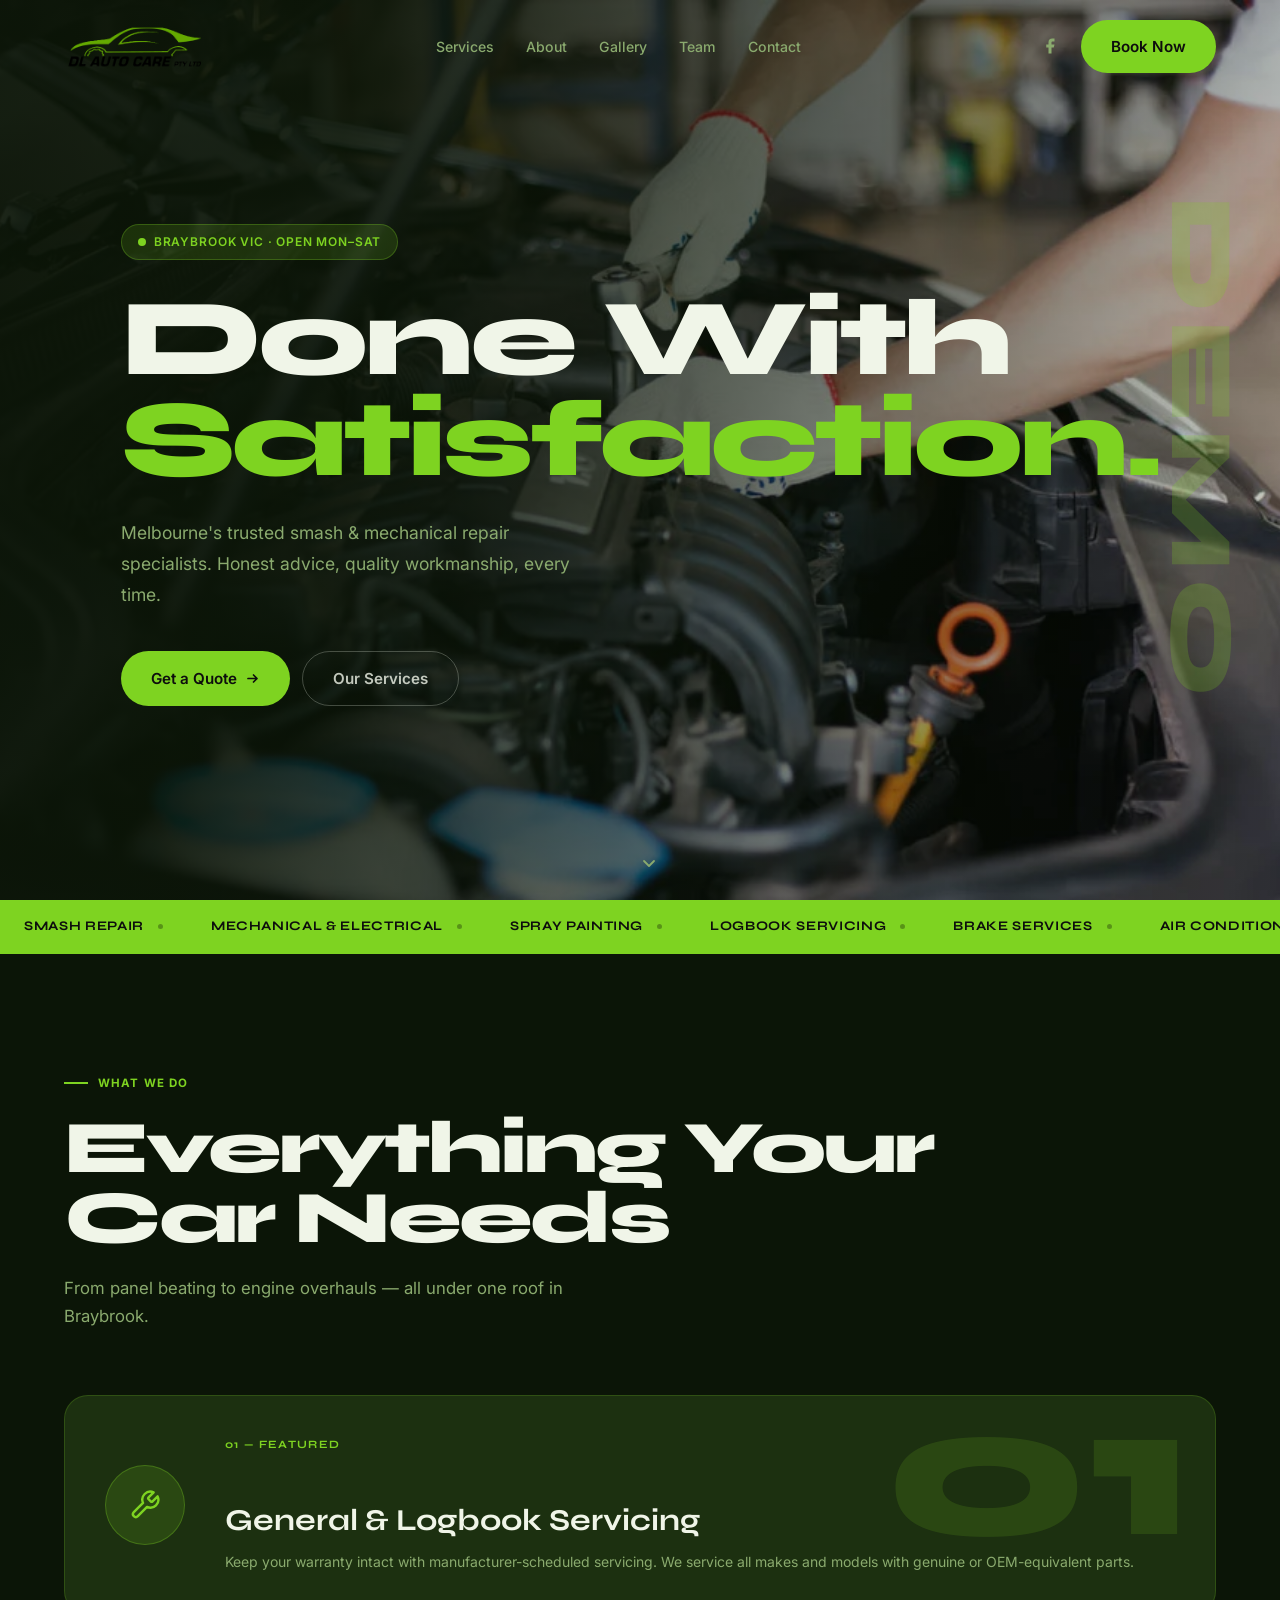
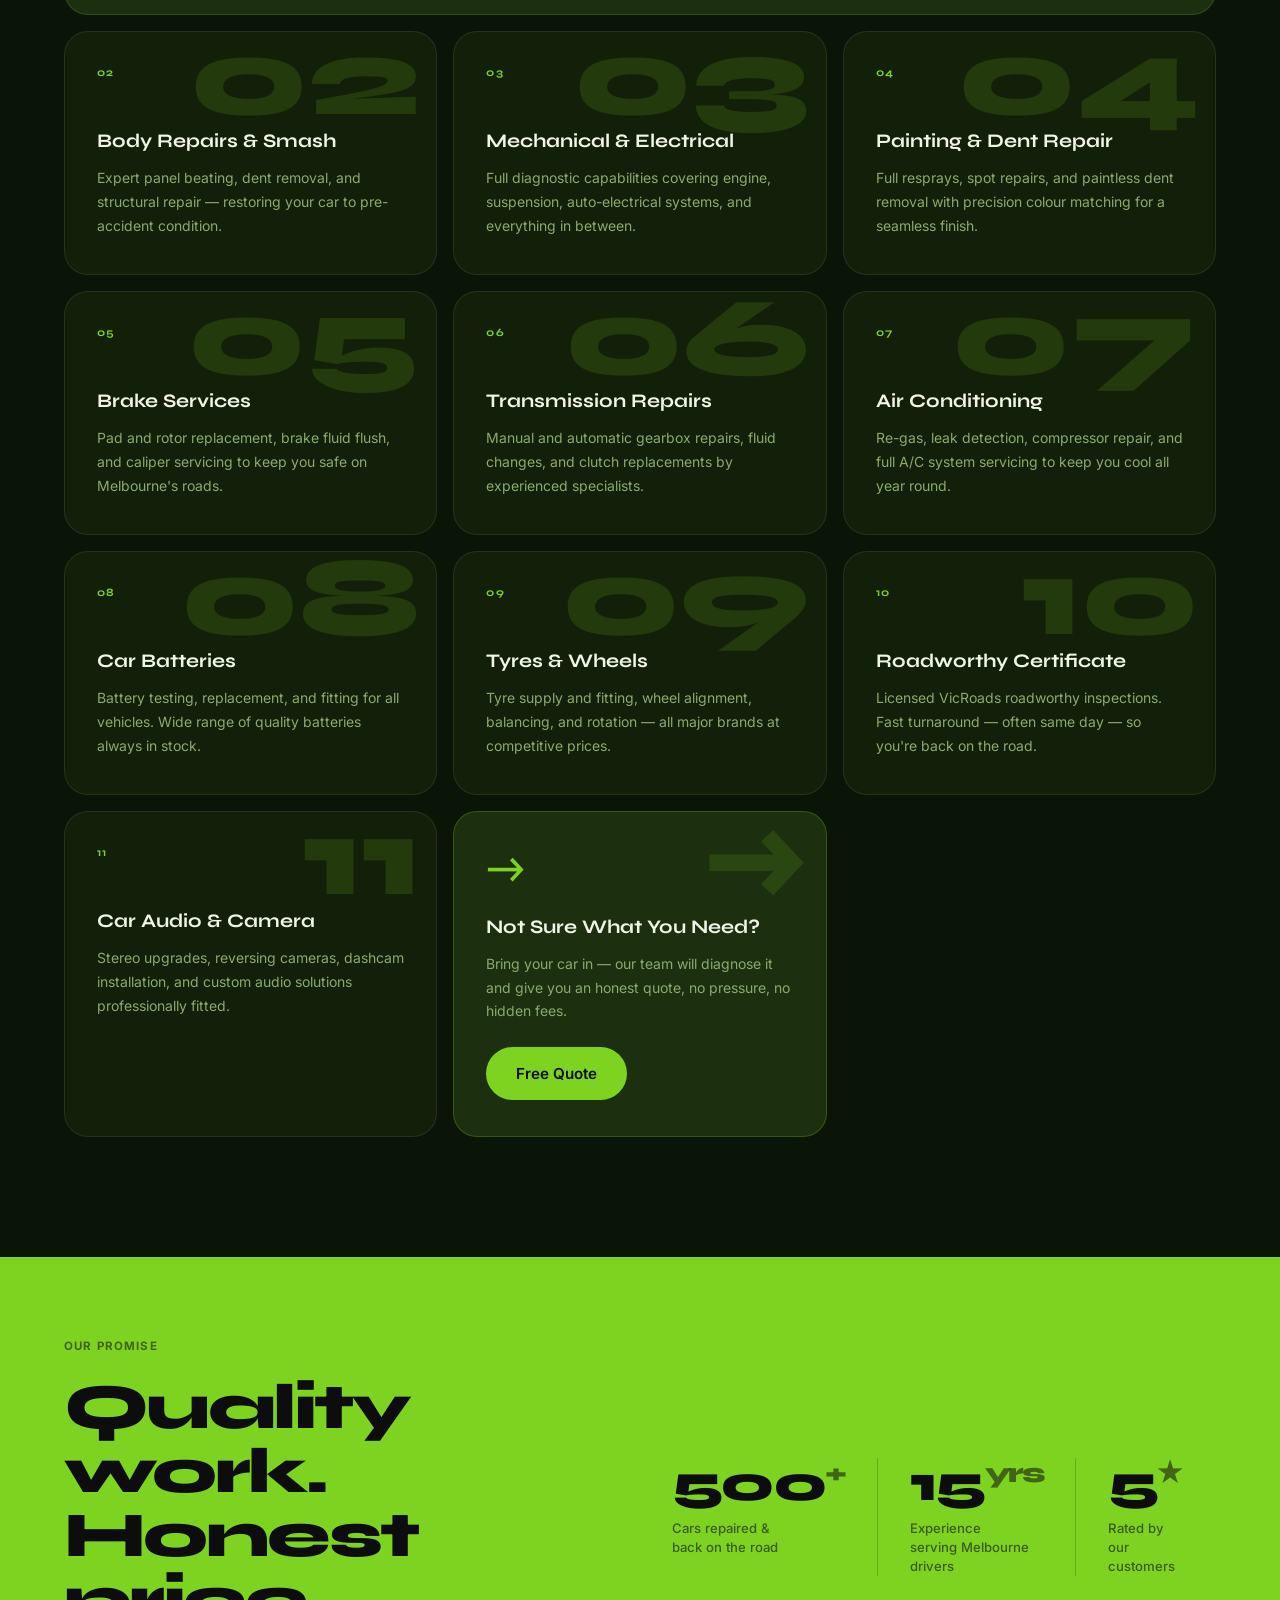
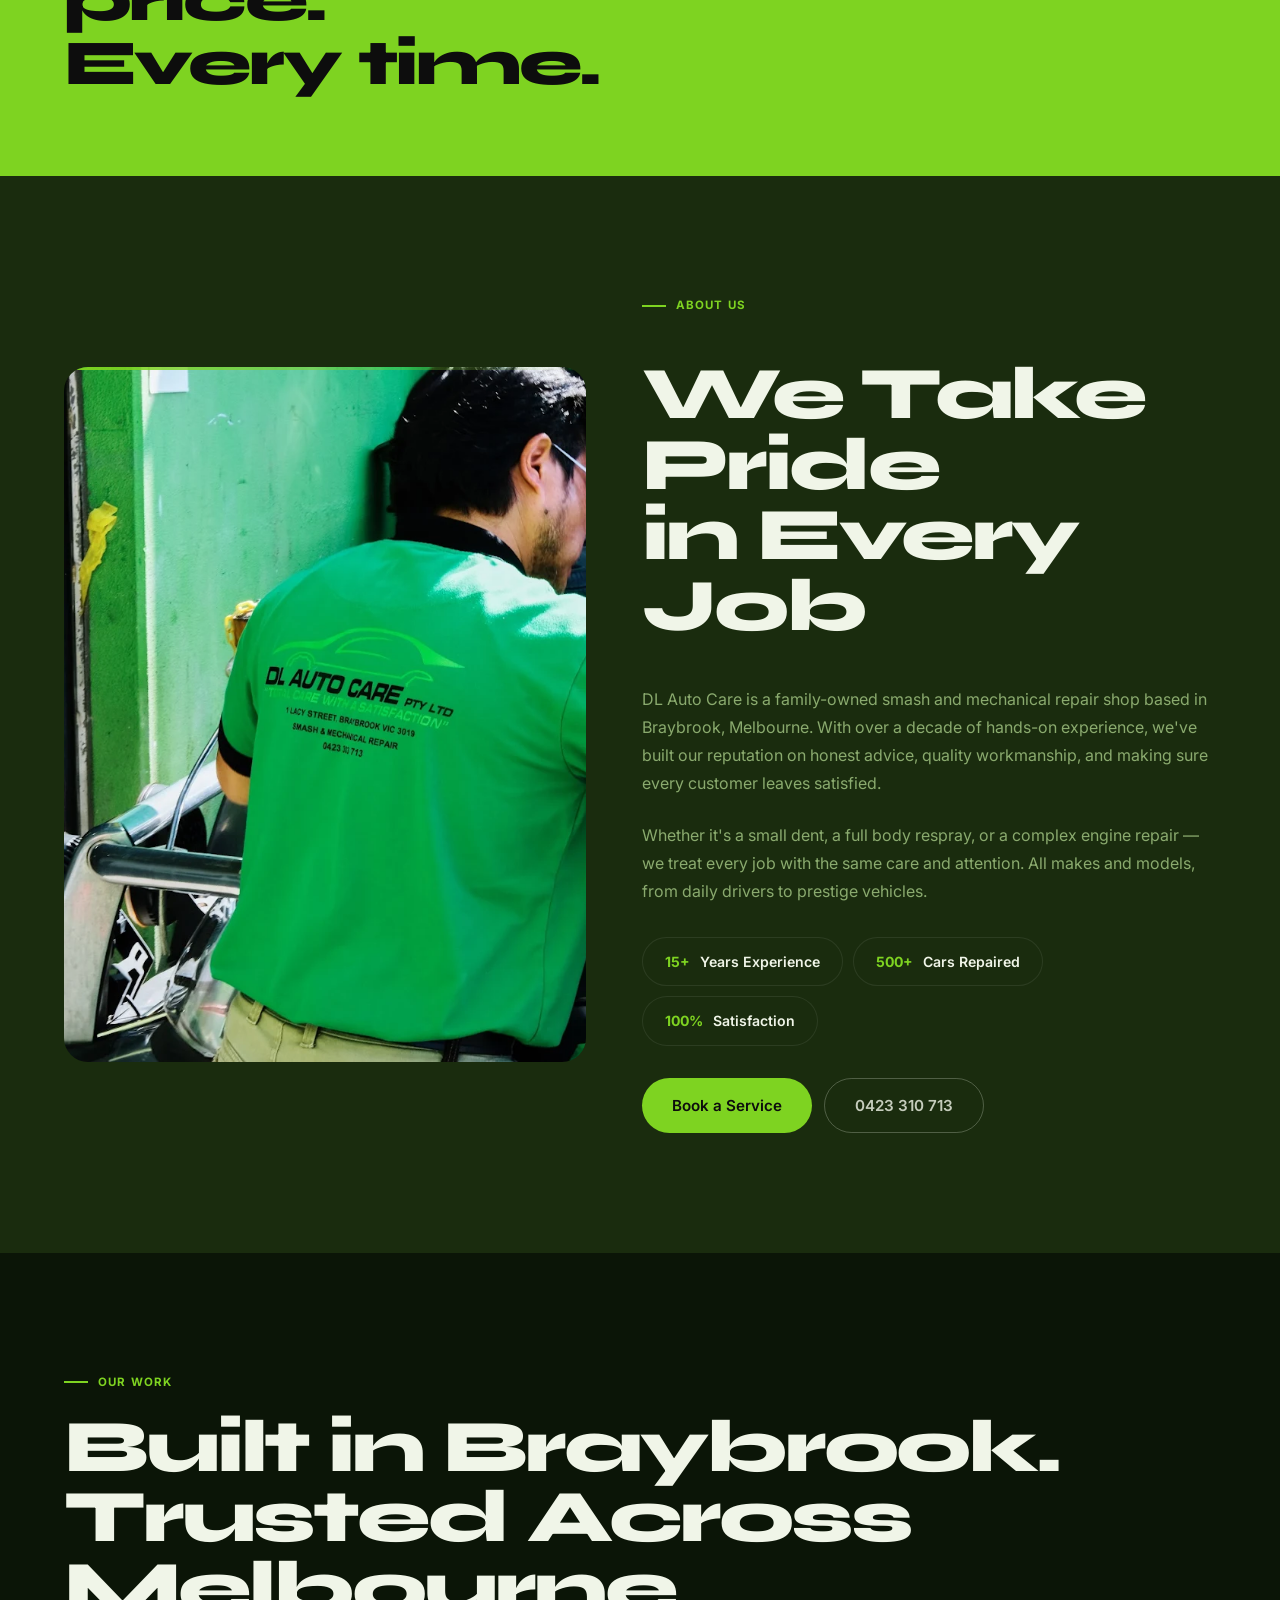
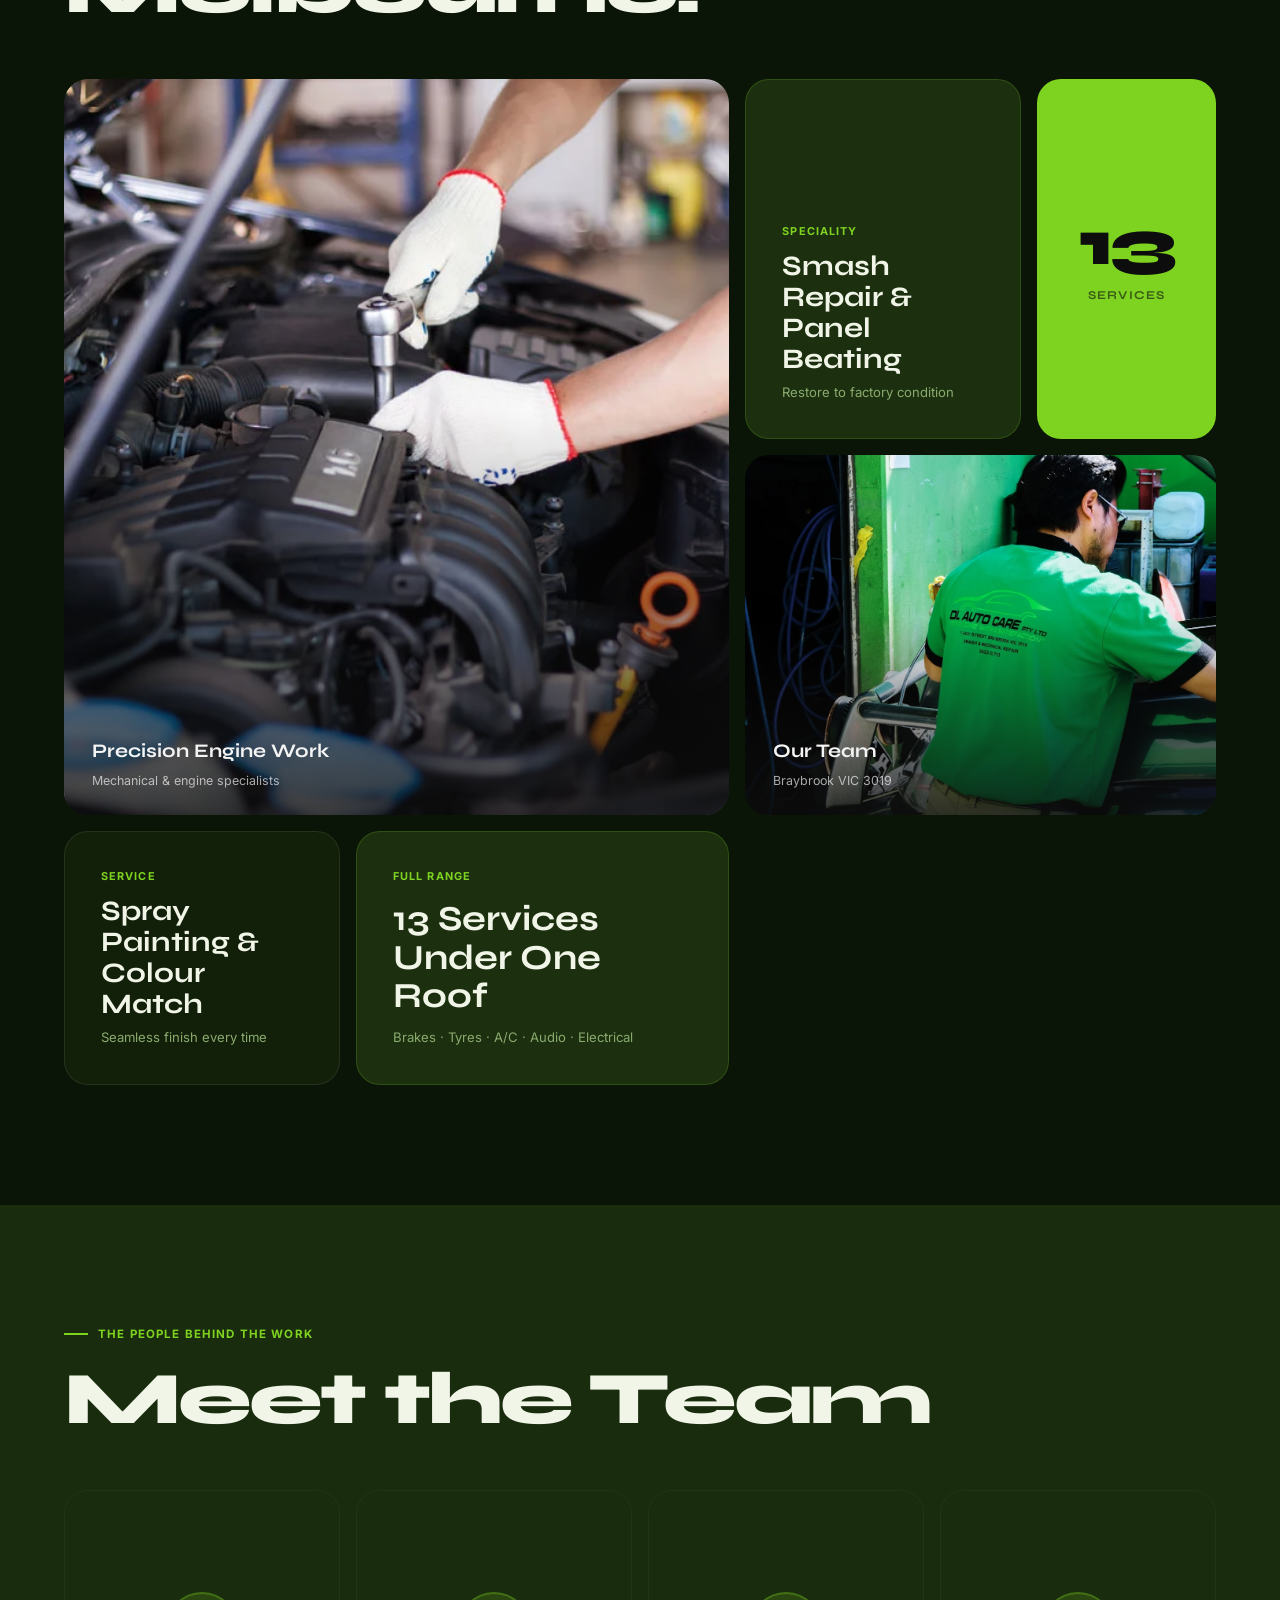
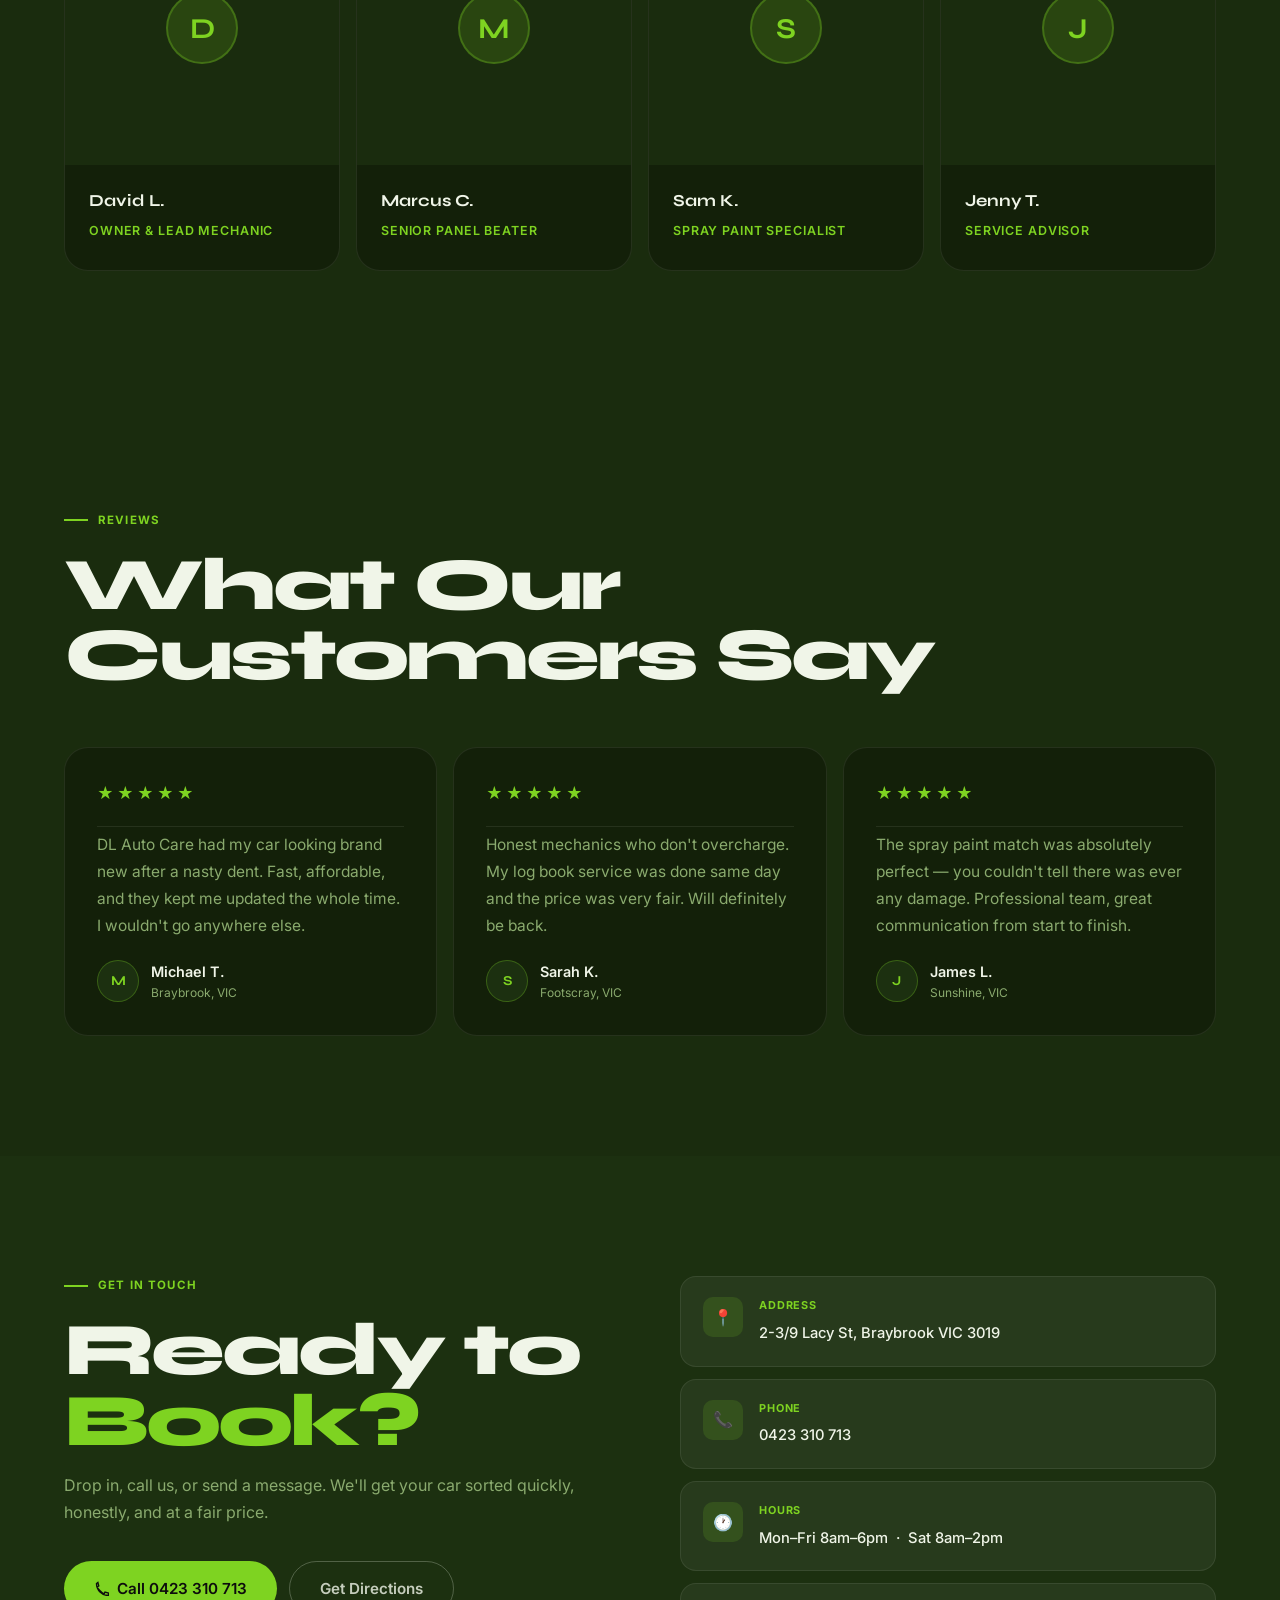
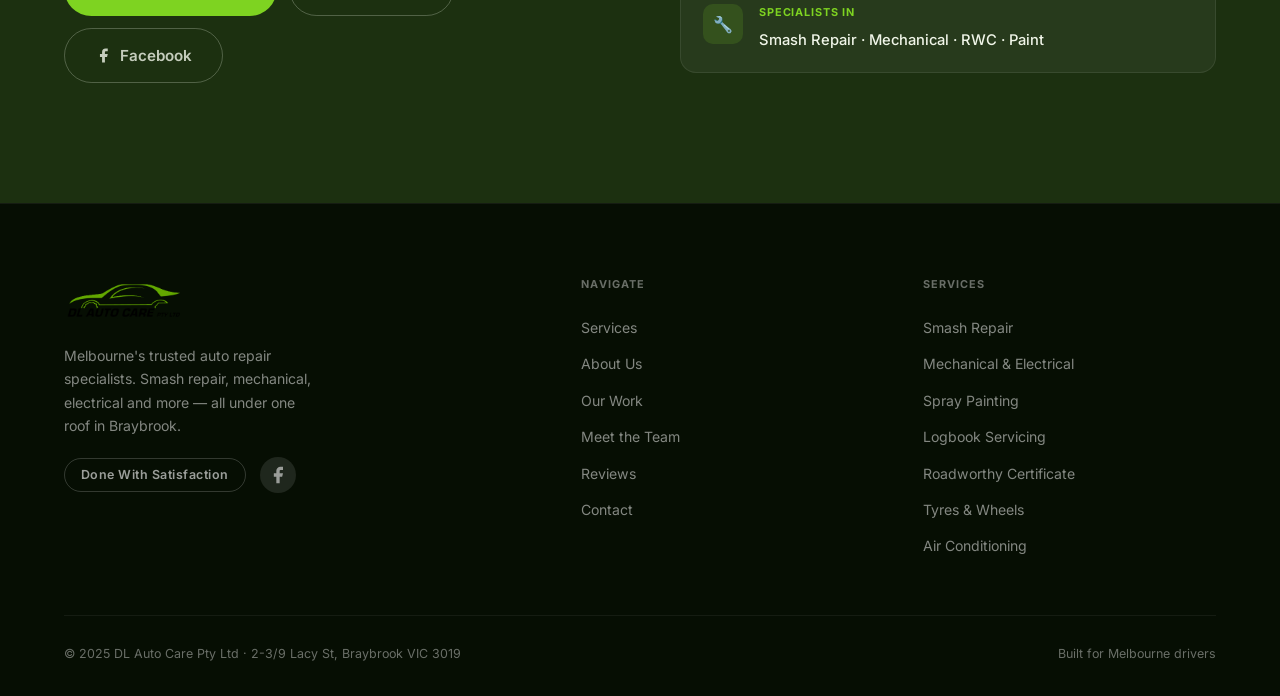
==== commit 5efd2406: "Add MechanicDesk booking popup modal to all three design variants Co-Authored-By: Claude Sonnet 4.6 " ====
--- a/v2.html
+++ b/v2.html
@@ -491,6 +491,15 @@
     .nav-fb { color:var(--m); }
     .nav-links a { color:var(--m); }
     .nav-links a:hover { color:var(--w); }
+
+    /* ── Booking Modal ─────────────────────────────────────────── */
+    .booking-overlay { position:fixed; inset:0; z-index:500; background:rgba(0,0,0,.72); display:flex; align-items:center; justify-content:center; padding:16px; opacity:0; visibility:hidden; transition:opacity .3s ease,visibility .3s ease; }
+    .booking-overlay.open { opacity:1; visibility:visible; }
+    .booking-box { background:#fff; border-radius:20px; width:min(920px,95vw); height:min(680px,88vh); position:relative; overflow:hidden; transform:translateY(16px); transition:transform .3s ease; }
+    .booking-overlay.open .booking-box { transform:translateY(0); }
+    .booking-close { position:absolute; top:12px; right:12px; z-index:10; width:36px; height:36px; border-radius:50%; background:rgba(0,0,0,.12); border:none; cursor:pointer; display:flex; align-items:center; justify-content:center; color:#333; transition:background .2s; }
+    .booking-close:hover { background:rgba(0,0,0,.22); }
+    .booking-iframe { width:100%; height:100%; border:none; display:block; }
   </style>
 </head>
 <body>
@@ -515,7 +524,7 @@
       <a href="https://www.facebook.com/dlautocare" target="_blank" rel="noopener" class="nav-fb" aria-label="DL Auto Care on Facebook">
         <svg width="18" height="18" viewBox="0 0 24 24" fill="currentColor" aria-hidden="true"><path d="M18 2h-3a5 5 0 0 0-5 5v3H7v4h3v8h4v-8h3l1-4h-4V7a1 1 0 0 1 1-1h3z"/></svg>
       </a>
-      <a href="#contact" class="btn btn-primary">Book Now</a>
+      <a href="#" class="btn btn-primary open-booking">Book Now</a>
       <button class="burger" id="burger" aria-label="Open menu" aria-expanded="false">
         <span></span><span></span><span></span>
       </button>
@@ -529,7 +538,7 @@
   <a href="#gallery"  class="mob-link">Gallery</a>
   <a href="#team"     class="mob-link">Team</a>
   <a href="#contact"  class="mob-link">Contact</a>
-  <a href="#contact"  class="mob-link btn btn-primary" style="margin-top:20px;font-size:1.4rem;">Book Now</a>
+  <a href="#" class="mob-link btn btn-primary open-booking" style="margin-top:20px;font-size:1.4rem;">Book Now</a>
   <span class="mob-nav-foot">DL Auto Care · 0423 310 713</span>
 </div>
 
@@ -554,7 +563,7 @@
     <p class="hero-sub">Melbourne's trusted smash &amp; mechanical repair specialists. Honest advice, quality workmanship, every time.</p>
 
     <div class="hero-btns">
-      <a href="#contact" class="btn btn-primary">
+      <a href="#" class="btn btn-primary open-booking">
         Get a Quote
         <svg width="15" height="15" fill="none" viewBox="0 0 15 15"><path d="M3 7.5h9M8.5 4l3.5 3.5L8.5 11" stroke="currentColor" stroke-width="1.7" stroke-linecap="round" stroke-linejoin="round"/></svg>
       </a>
@@ -680,7 +689,7 @@
         <div class="svc-arrow">→</div>
         <h3>Not Sure What You Need?</h3>
         <p>Bring your car in — our team will diagnose it and give you an honest quote, no pressure, no hidden fees.</p>
-        <a href="#contact" class="btn btn-primary" style="margin-top:24px;align-self:flex-start;">Free Quote</a>
+        <a href="#" class="btn btn-primary open-booking" style="margin-top:24px;align-self:flex-start;">Free Quote</a>
       </div>
 
     </div>
@@ -735,7 +744,7 @@
         </div>
 
         <div class="animate d5" style="display:flex;gap:12px;flex-wrap:wrap;margin-top:8px;">
-          <a href="#contact" class="btn btn-primary">Book a Service</a>
+          <a href="#" class="btn btn-primary open-booking">Book a Service</a>
           <a href="tel:0423310713" class="btn btn-ghost">0423 310 713</a>
         </div>
       </div>
@@ -1015,6 +1024,35 @@
     { threshold: 0.1 }
   );
   document.querySelectorAll('.animate, .animate-left, .animate-right, .animate-fade').forEach(el => obs.observe(el));
+
+  // Booking modal
+  const bookingOverlay = document.getElementById('bookingOverlay');
+  const bookingIframe  = bookingOverlay.querySelector('.booking-iframe');
+  let iframeLoaded = false;
+  function openBooking(e) {
+    e.preventDefault();
+    if (!iframeLoaded) { bookingIframe.src = bookingIframe.dataset.src; iframeLoaded = true; }
+    bookingOverlay.classList.add('open');
+    document.body.style.overflow = 'hidden';
+  }
+  function closeBooking() {
+    bookingOverlay.classList.remove('open');
+    document.body.style.overflow = '';
+  }
+  document.querySelectorAll('.open-booking').forEach(b => b.addEventListener('click', openBooking));
+  document.getElementById('bookingClose').addEventListener('click', closeBooking);
+  bookingOverlay.addEventListener('click', e => { if (e.target === bookingOverlay) closeBooking(); });
+  document.addEventListener('keydown', e => { if (e.key === 'Escape' && bookingOverlay.classList.contains('open')) closeBooking(); });
 </script>
+
+<!-- ═══ BOOKING MODAL ════════════════════════════════════════════ -->
+<div class="booking-overlay" id="bookingOverlay" role="dialog" aria-modal="true" aria-label="Online Booking">
+  <div class="booking-box">
+    <button class="booking-close" id="bookingClose" aria-label="Close booking">
+      <svg width="16" height="16" viewBox="0 0 24 24" fill="none" stroke="currentColor" stroke-width="2.5" stroke-linecap="round"><line x1="18" y1="6" x2="6" y2="18"/><line x1="6" y1="6" x2="18" y2="18"/></svg>
+    </button>
+    <iframe class="booking-iframe" src="about:blank" data-src="https://www.mechanicdesk.com.au/online-booking/75d4c8e7552f8e3c612a6cd966e771ba8296a332" title="Online Booking"></iframe>
+  </div>
+</div>
 </body>
 </html>
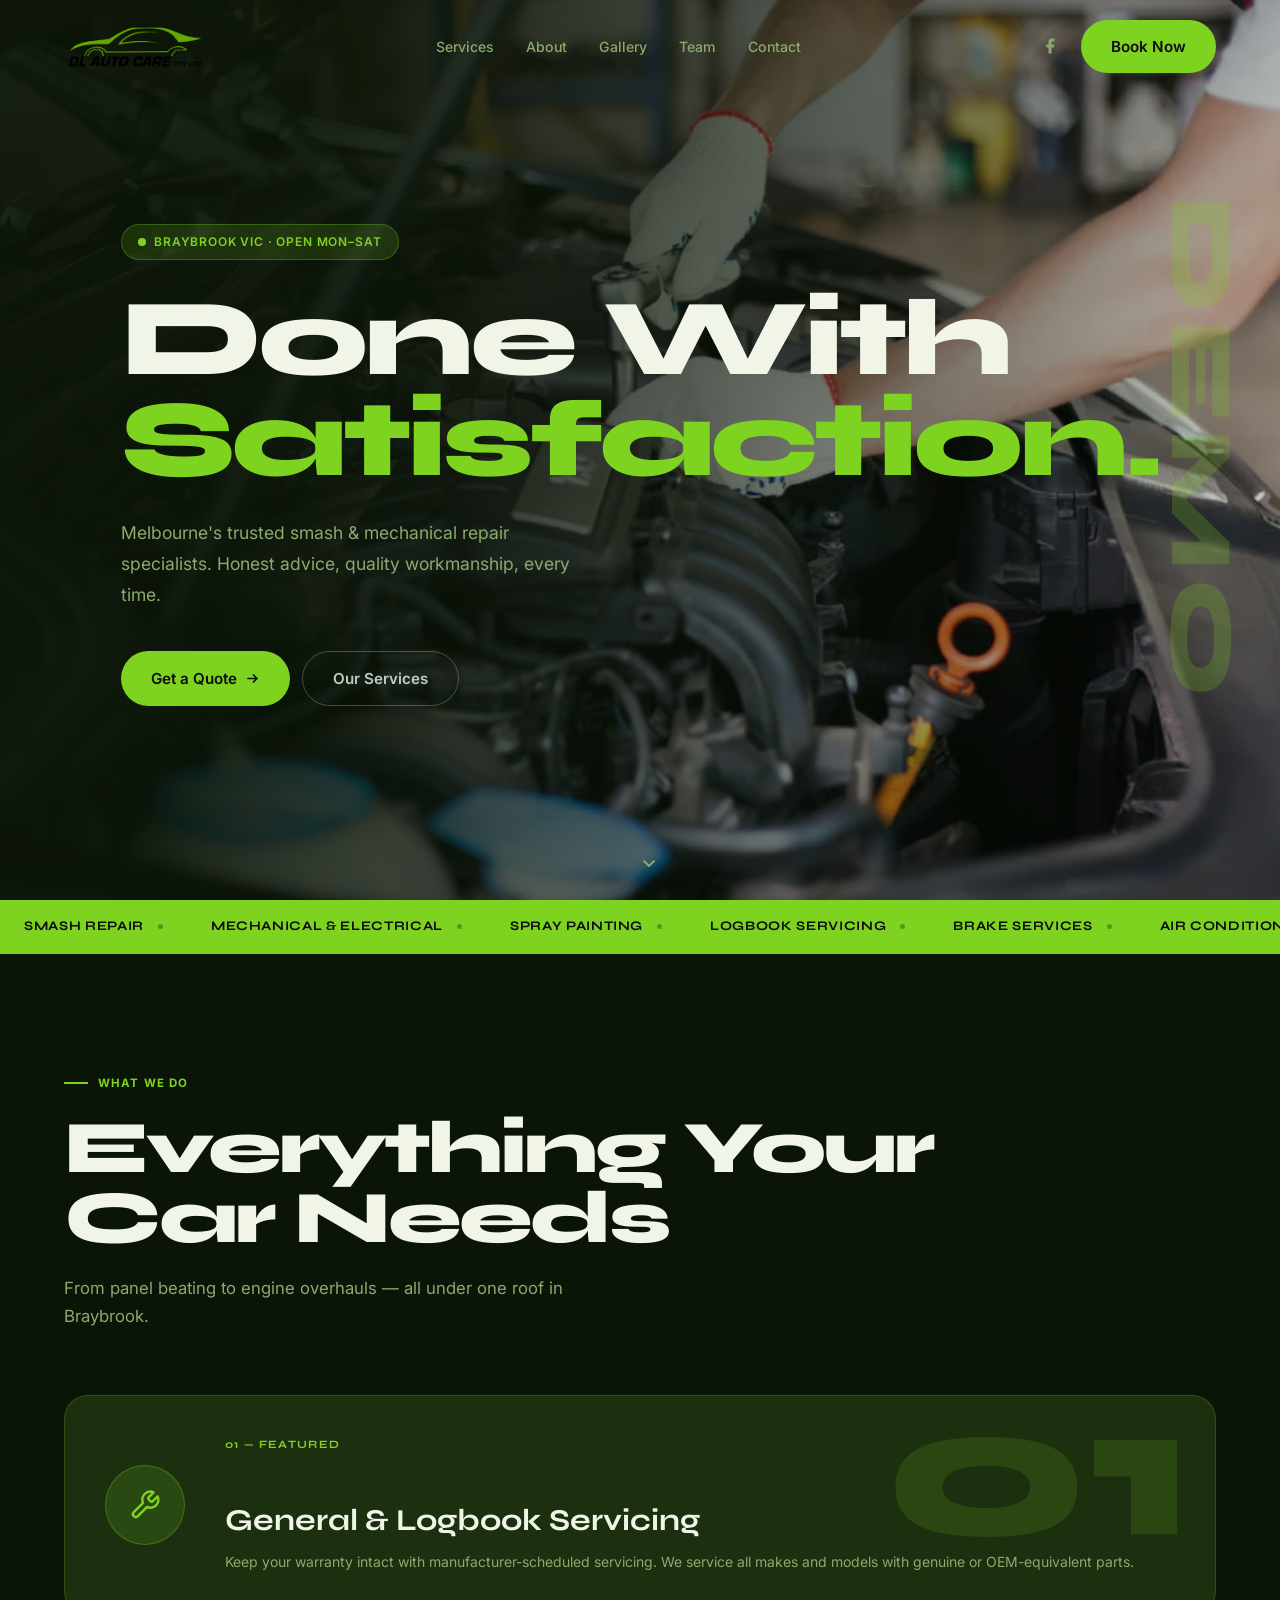
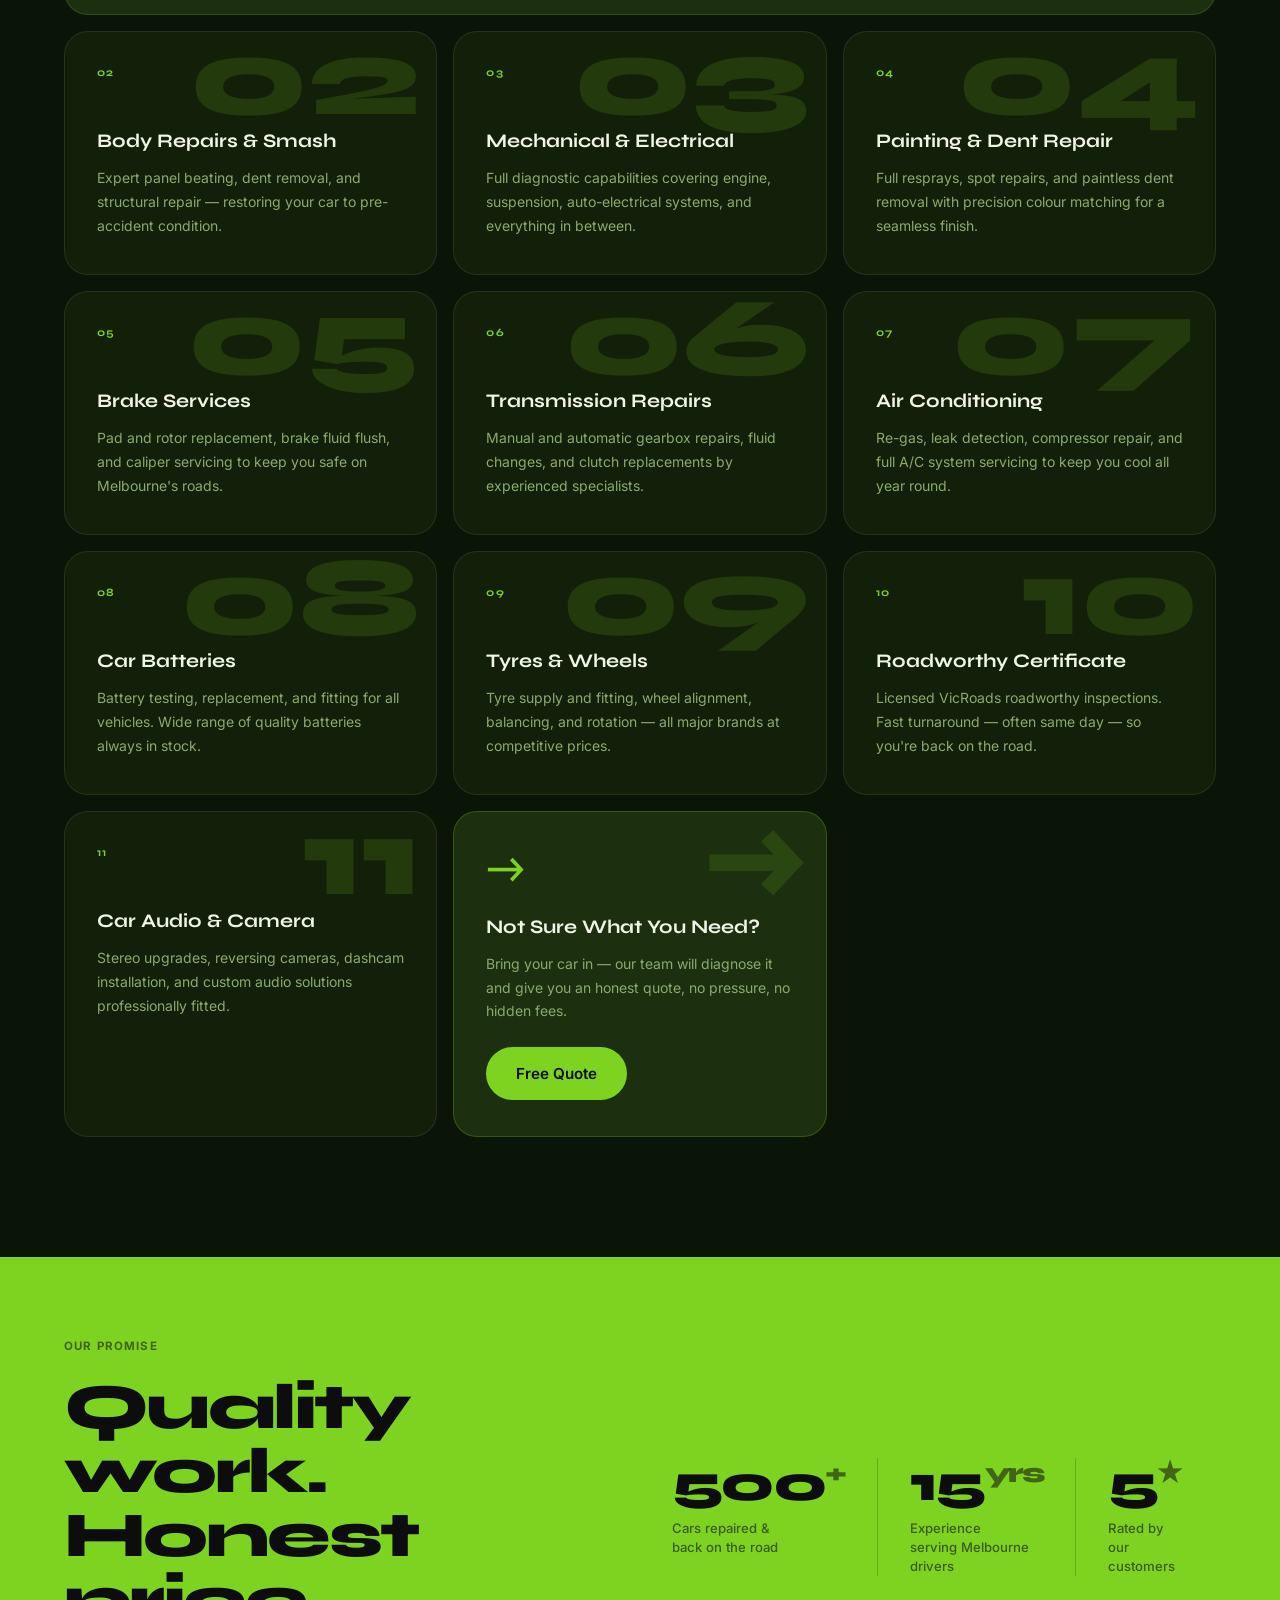
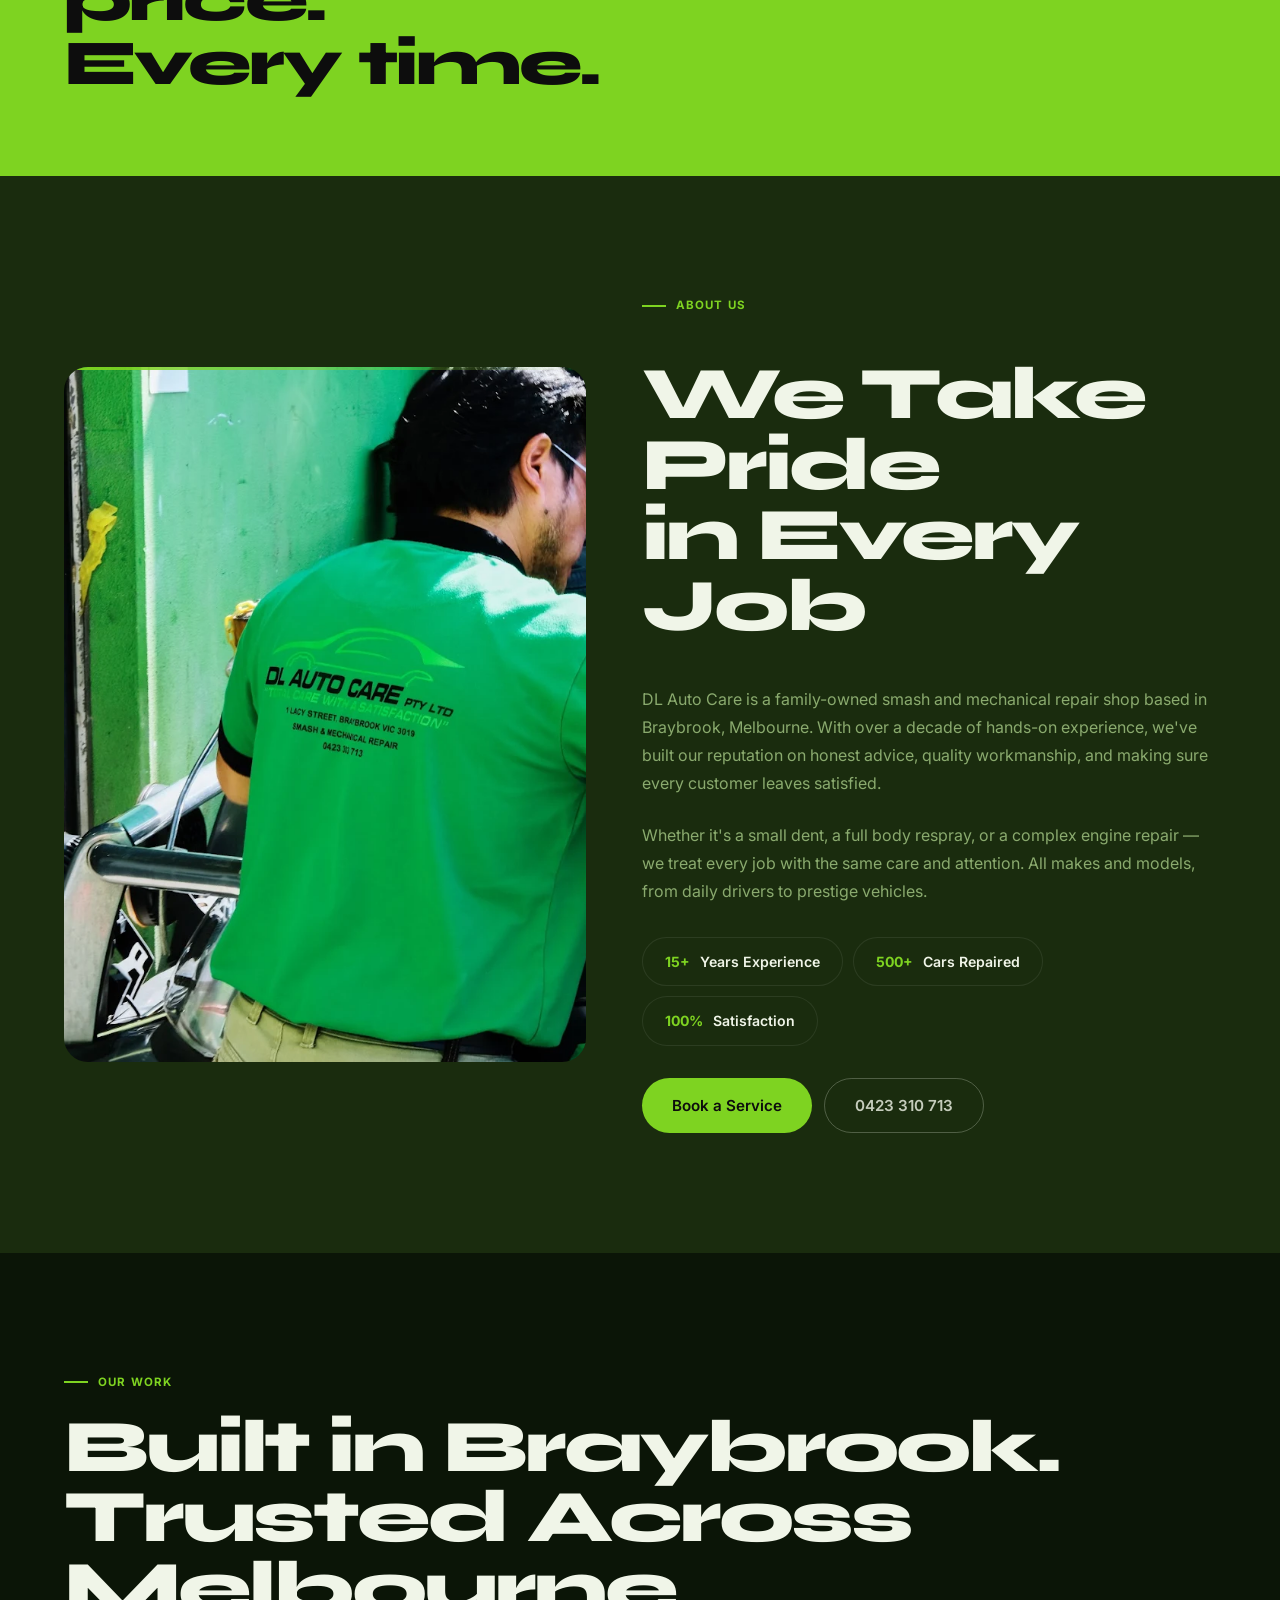
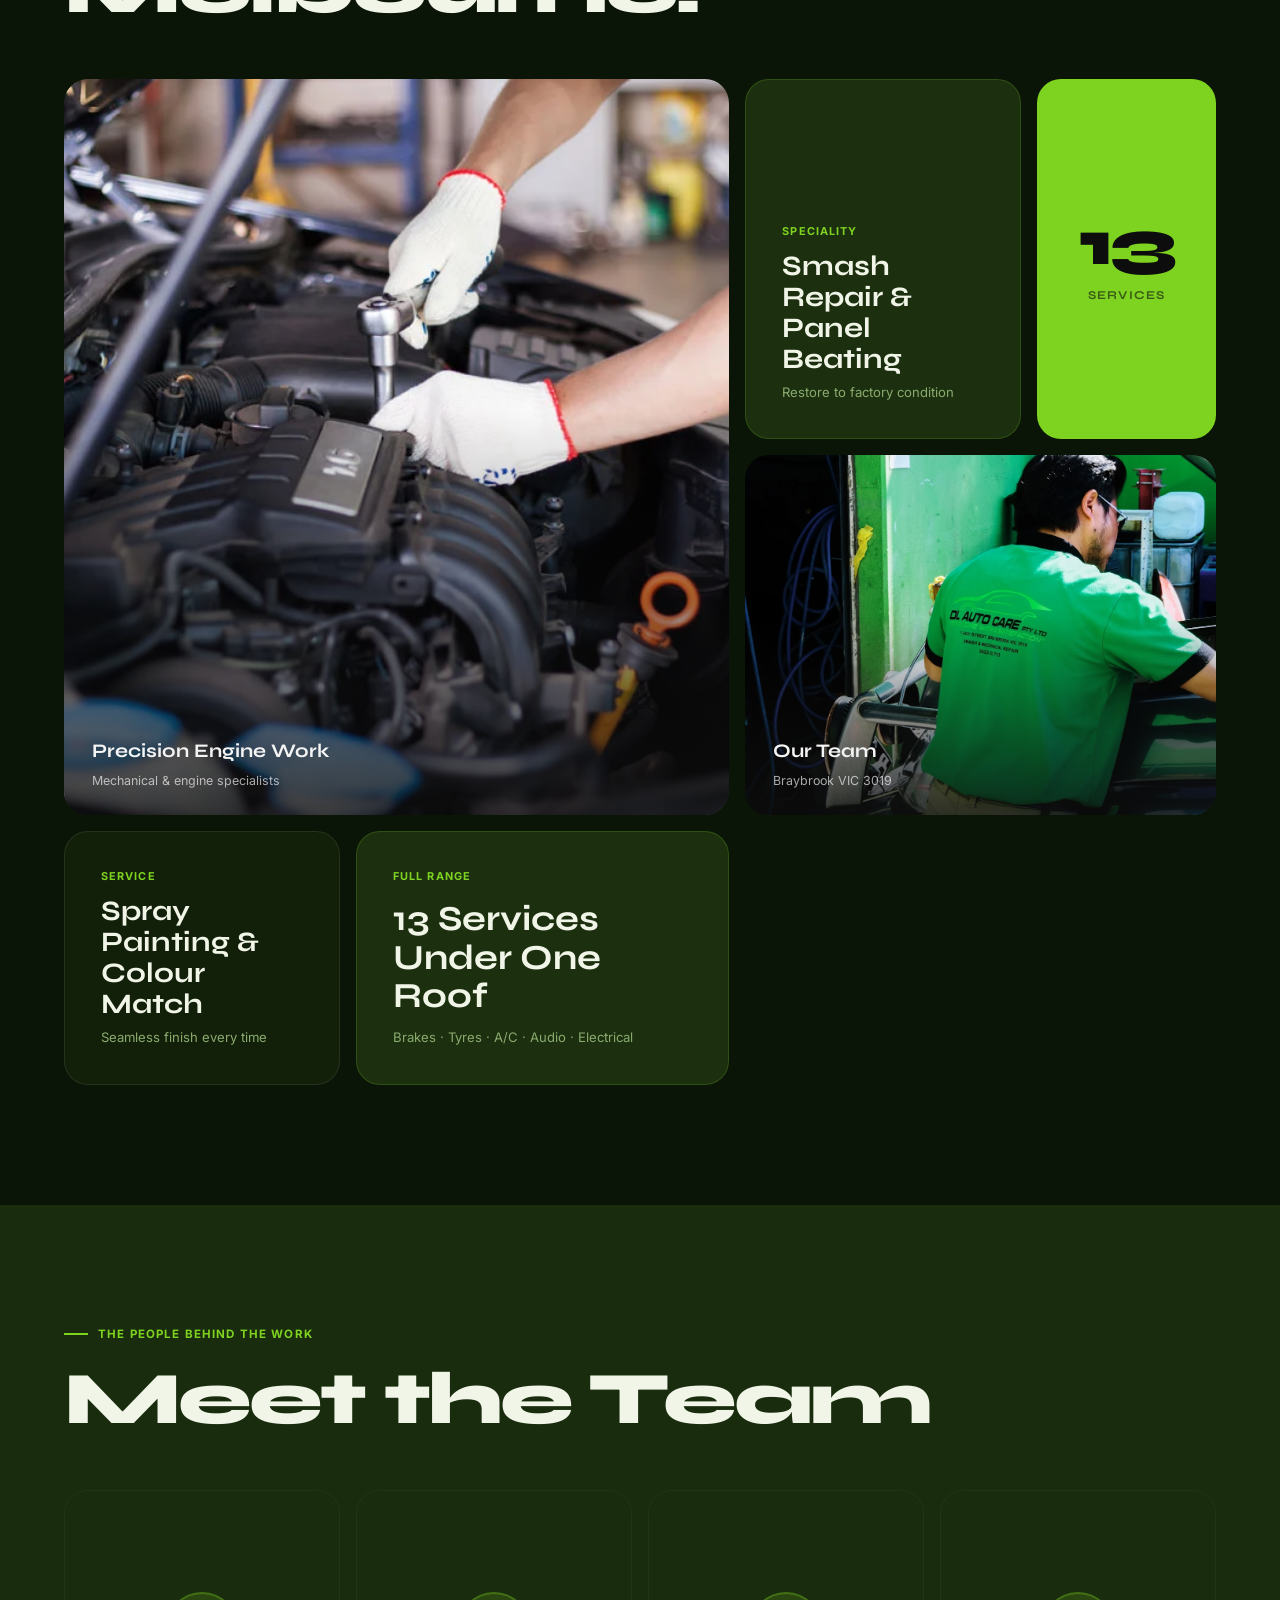
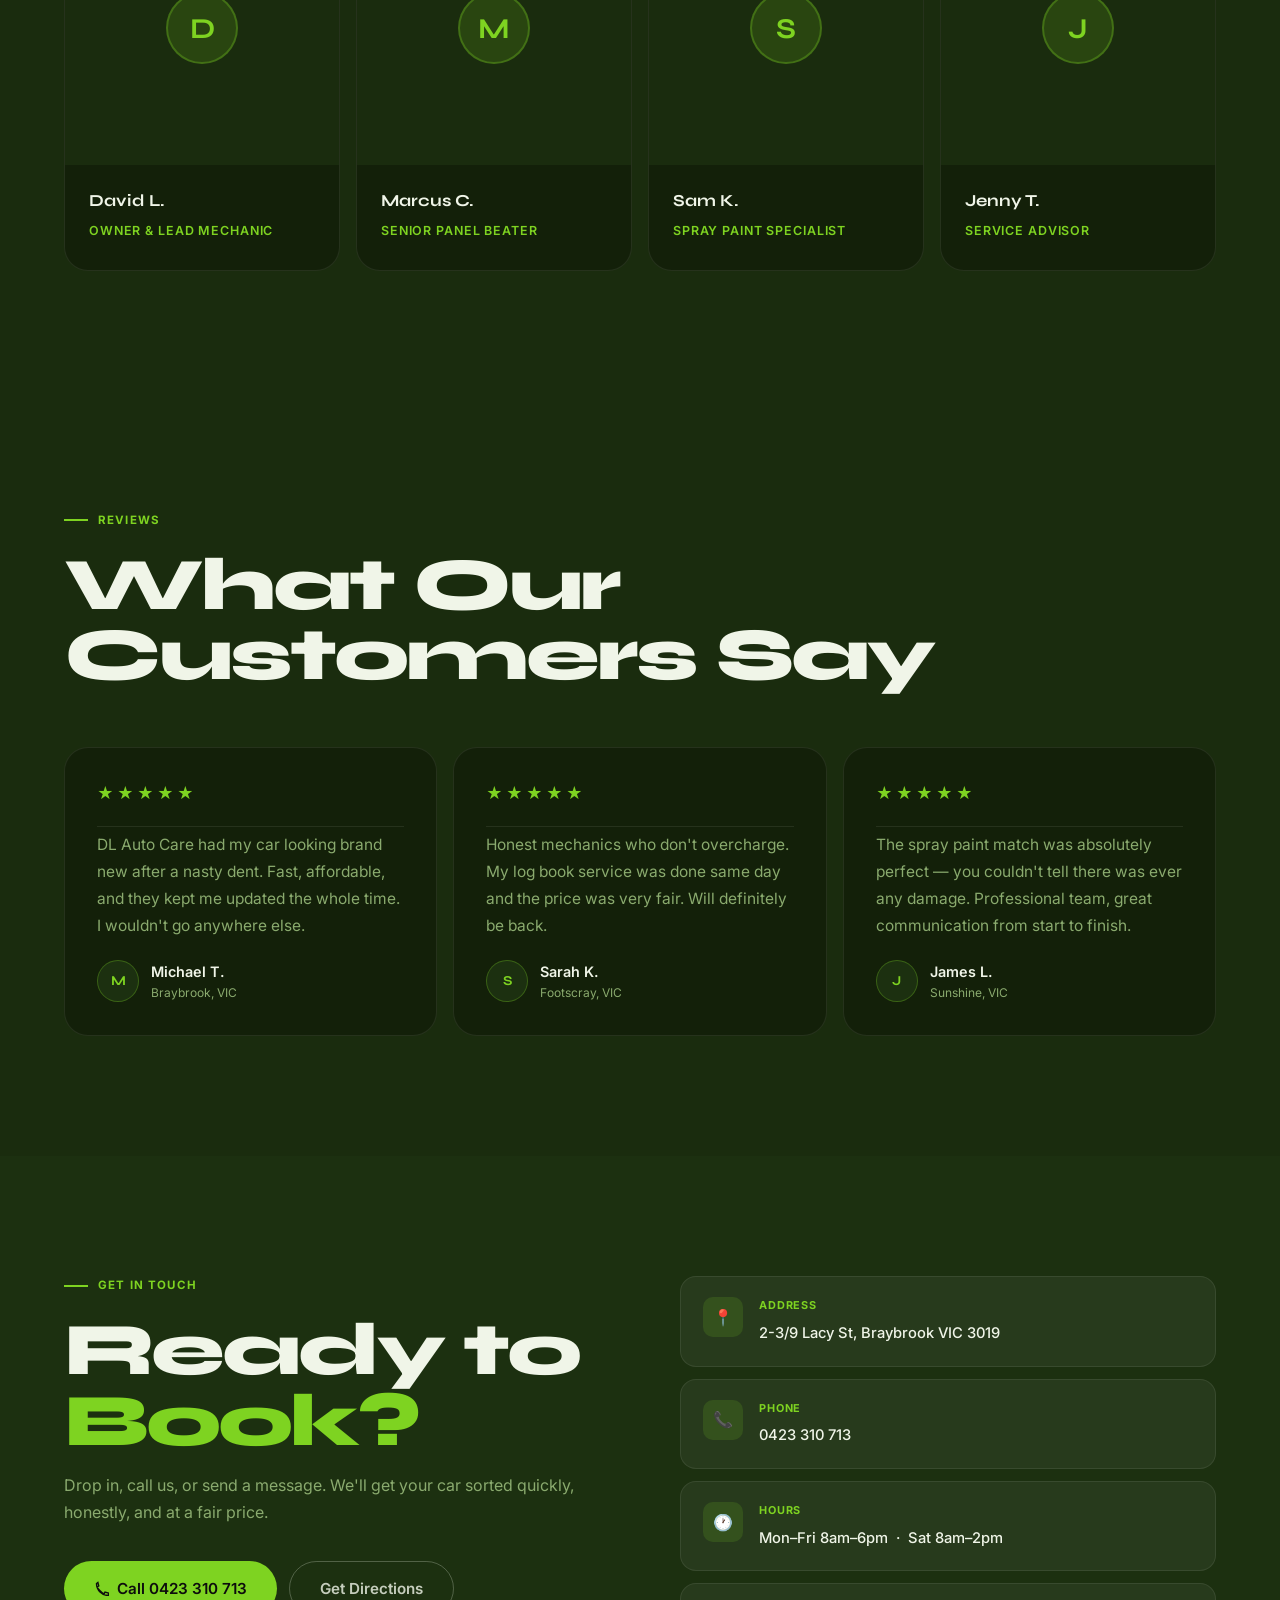
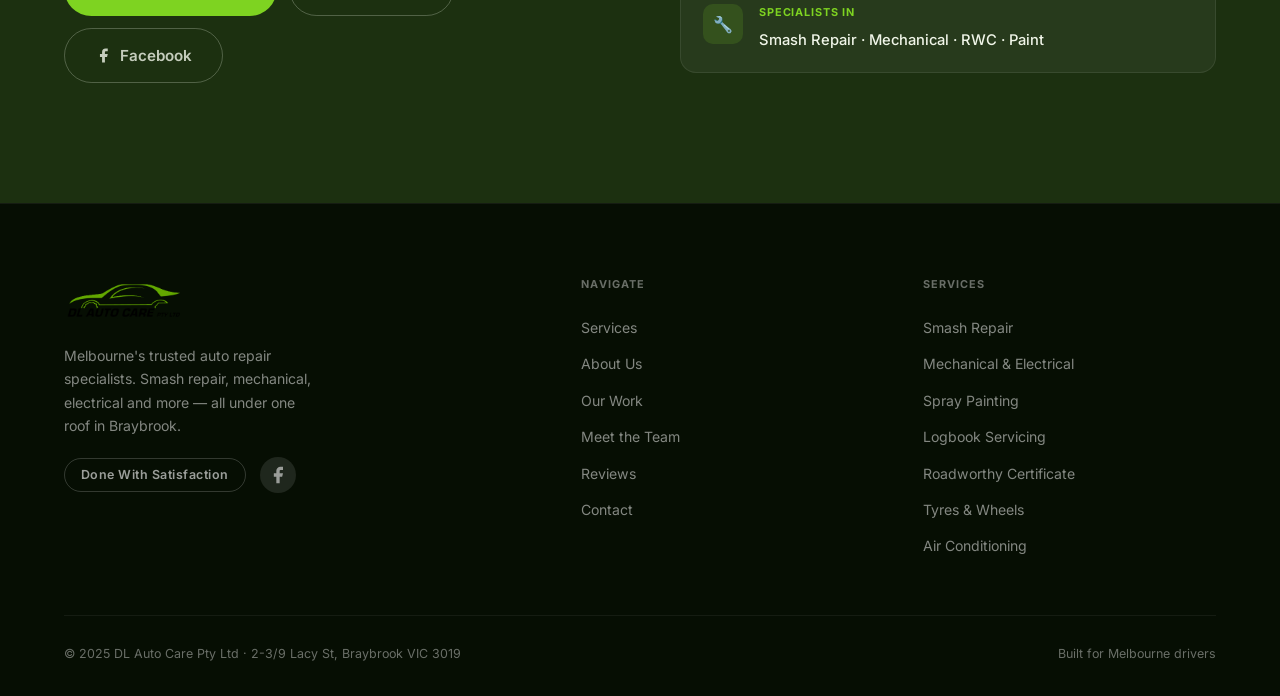
==== commit 305594b6: "Fix booking modal: move HTML before script so getElementById finds the element Co-Authored-By: Claud" ====
--- a/v2.html
+++ b/v2.html
@@ -995,6 +995,16 @@
   <svg width="18" height="18" fill="none" viewBox="0 0 18 18"><path d="M4 11l5-5 5 5" stroke="currentColor" stroke-width="1.9" stroke-linecap="round" stroke-linejoin="round"/></svg>
 </a>
 
+<!-- ═══ BOOKING MODAL ════════════════════════════════════════════ -->
+<div class="booking-overlay" id="bookingOverlay" role="dialog" aria-modal="true" aria-label="Online Booking">
+  <div class="booking-box">
+    <button class="booking-close" id="bookingClose" aria-label="Close booking">
+      <svg width="16" height="16" viewBox="0 0 24 24" fill="none" stroke="currentColor" stroke-width="2.5" stroke-linecap="round"><line x1="18" y1="6" x2="6" y2="18"/><line x1="6" y1="6" x2="18" y2="18"/></svg>
+    </button>
+    <iframe class="booking-iframe" src="about:blank" data-src="https://www.mechanicdesk.com.au/online-booking/75d4c8e7552f8e3c612a6cd966e771ba8296a332" title="Online Booking"></iframe>
+  </div>
+</div>
+
 <script>
   // Nav scroll + back-to-top visibility
   const nav = document.getElementById('nav');
@@ -1044,15 +1054,5 @@
   bookingOverlay.addEventListener('click', e => { if (e.target === bookingOverlay) closeBooking(); });
   document.addEventListener('keydown', e => { if (e.key === 'Escape' && bookingOverlay.classList.contains('open')) closeBooking(); });
 </script>
-
-<!-- ═══ BOOKING MODAL ════════════════════════════════════════════ -->
-<div class="booking-overlay" id="bookingOverlay" role="dialog" aria-modal="true" aria-label="Online Booking">
-  <div class="booking-box">
-    <button class="booking-close" id="bookingClose" aria-label="Close booking">
-      <svg width="16" height="16" viewBox="0 0 24 24" fill="none" stroke="currentColor" stroke-width="2.5" stroke-linecap="round"><line x1="18" y1="6" x2="6" y2="18"/><line x1="6" y1="6" x2="18" y2="18"/></svg>
-    </button>
-    <iframe class="booking-iframe" src="about:blank" data-src="https://www.mechanicdesk.com.au/online-booking/75d4c8e7552f8e3c612a6cd966e771ba8296a332" title="Online Booking"></iframe>
-  </div>
-</div>
 </body>
 </html>
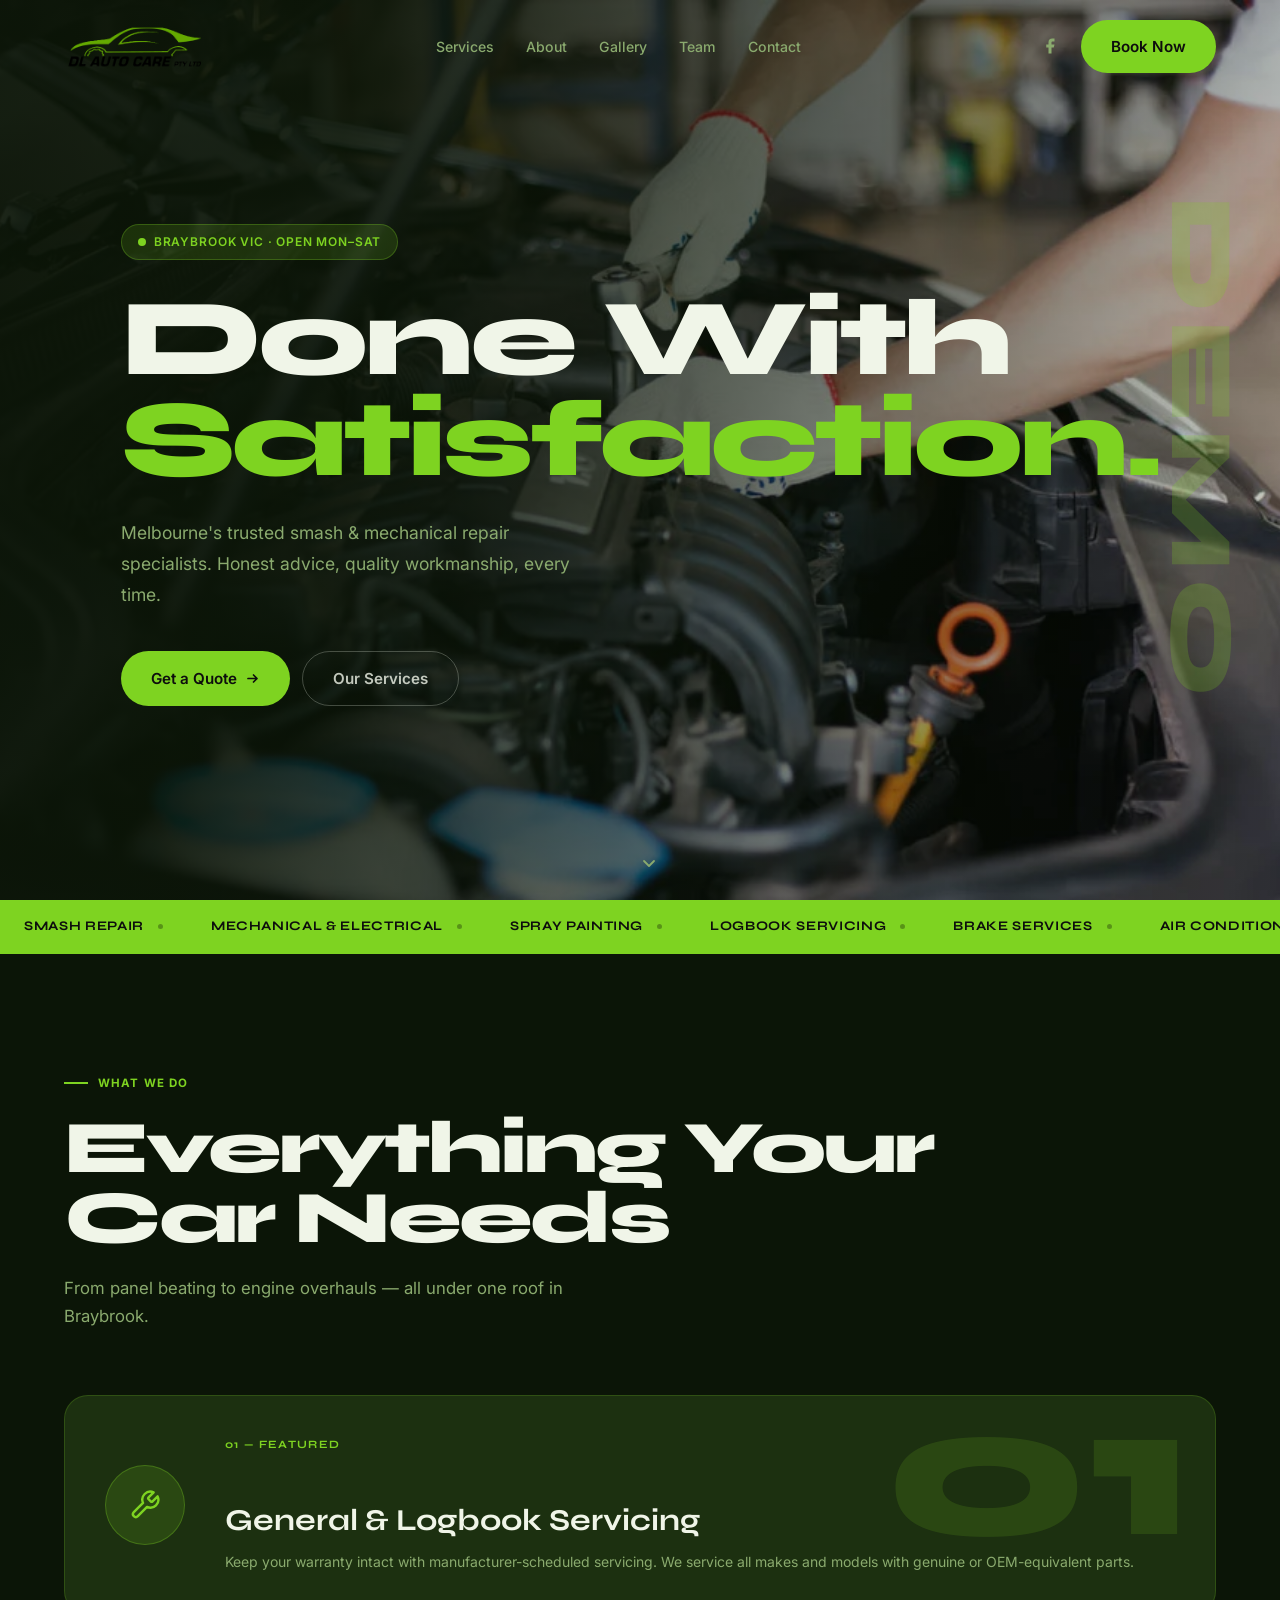
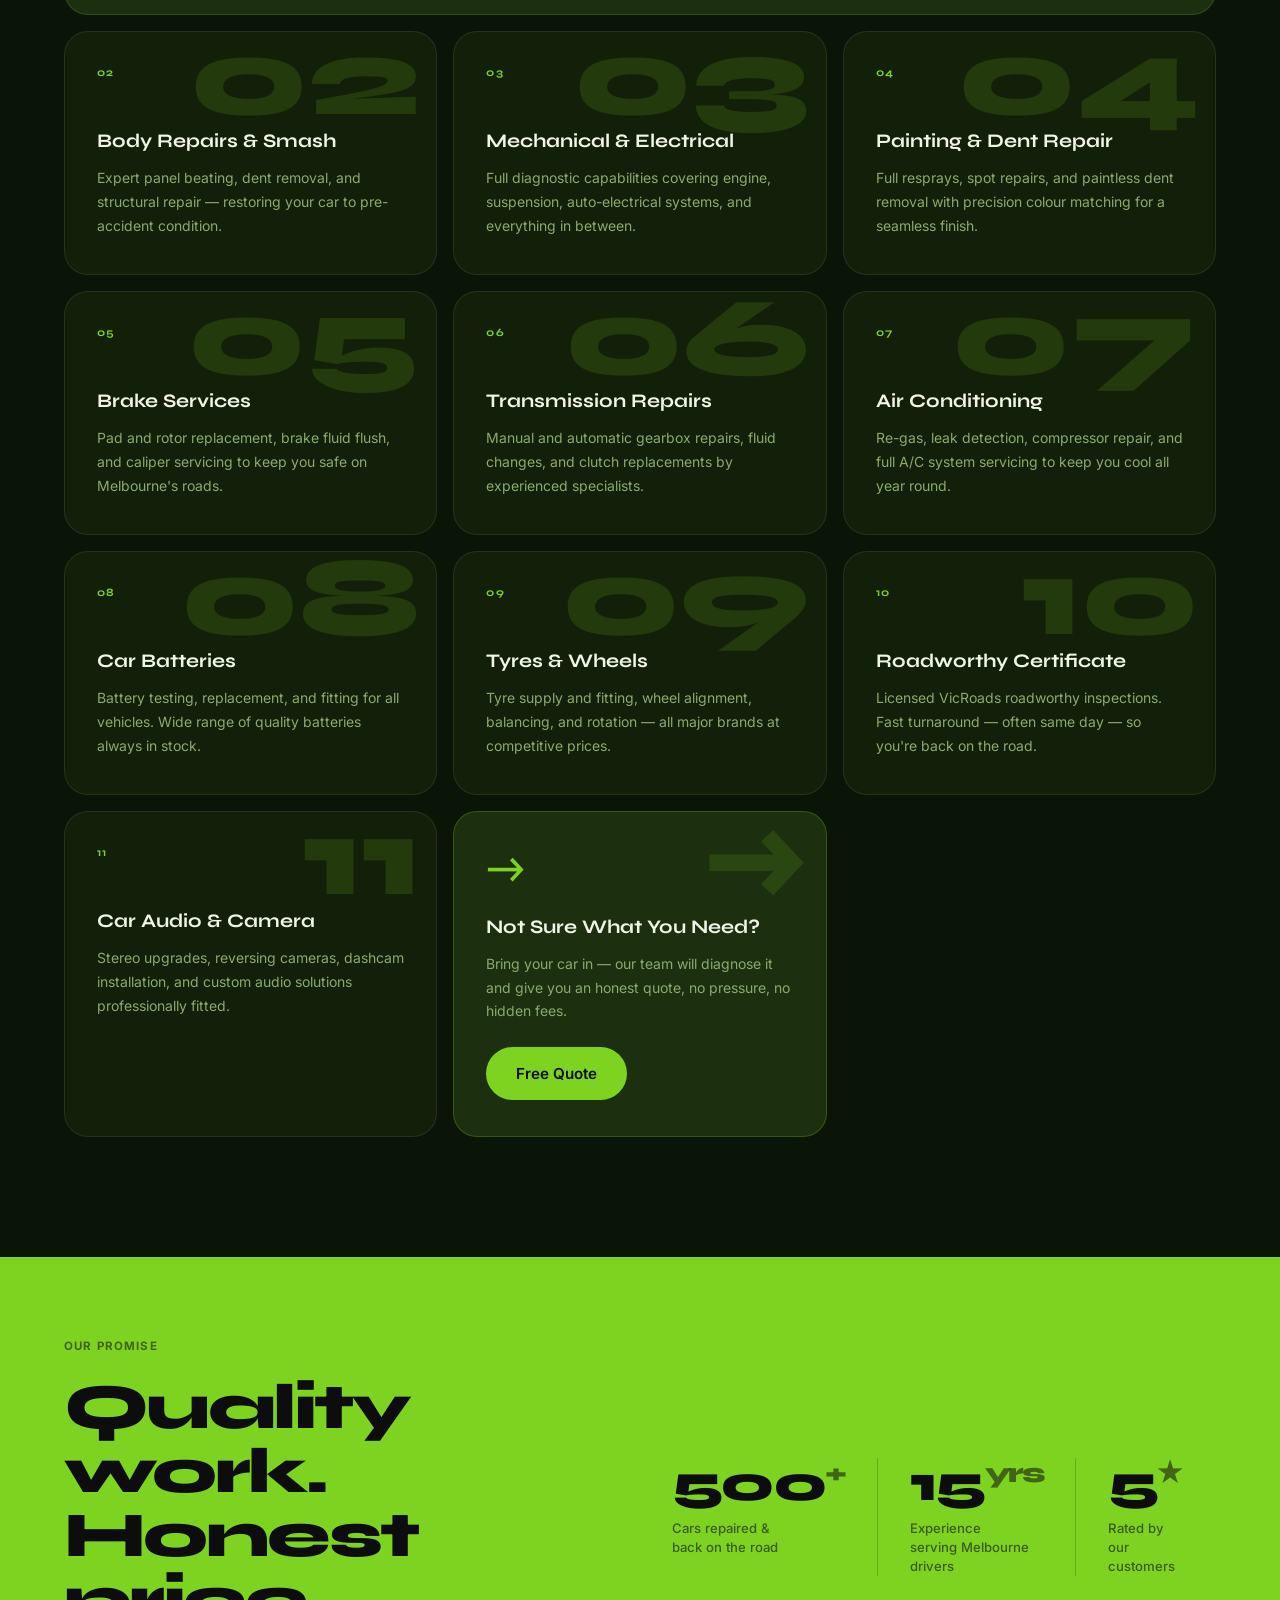
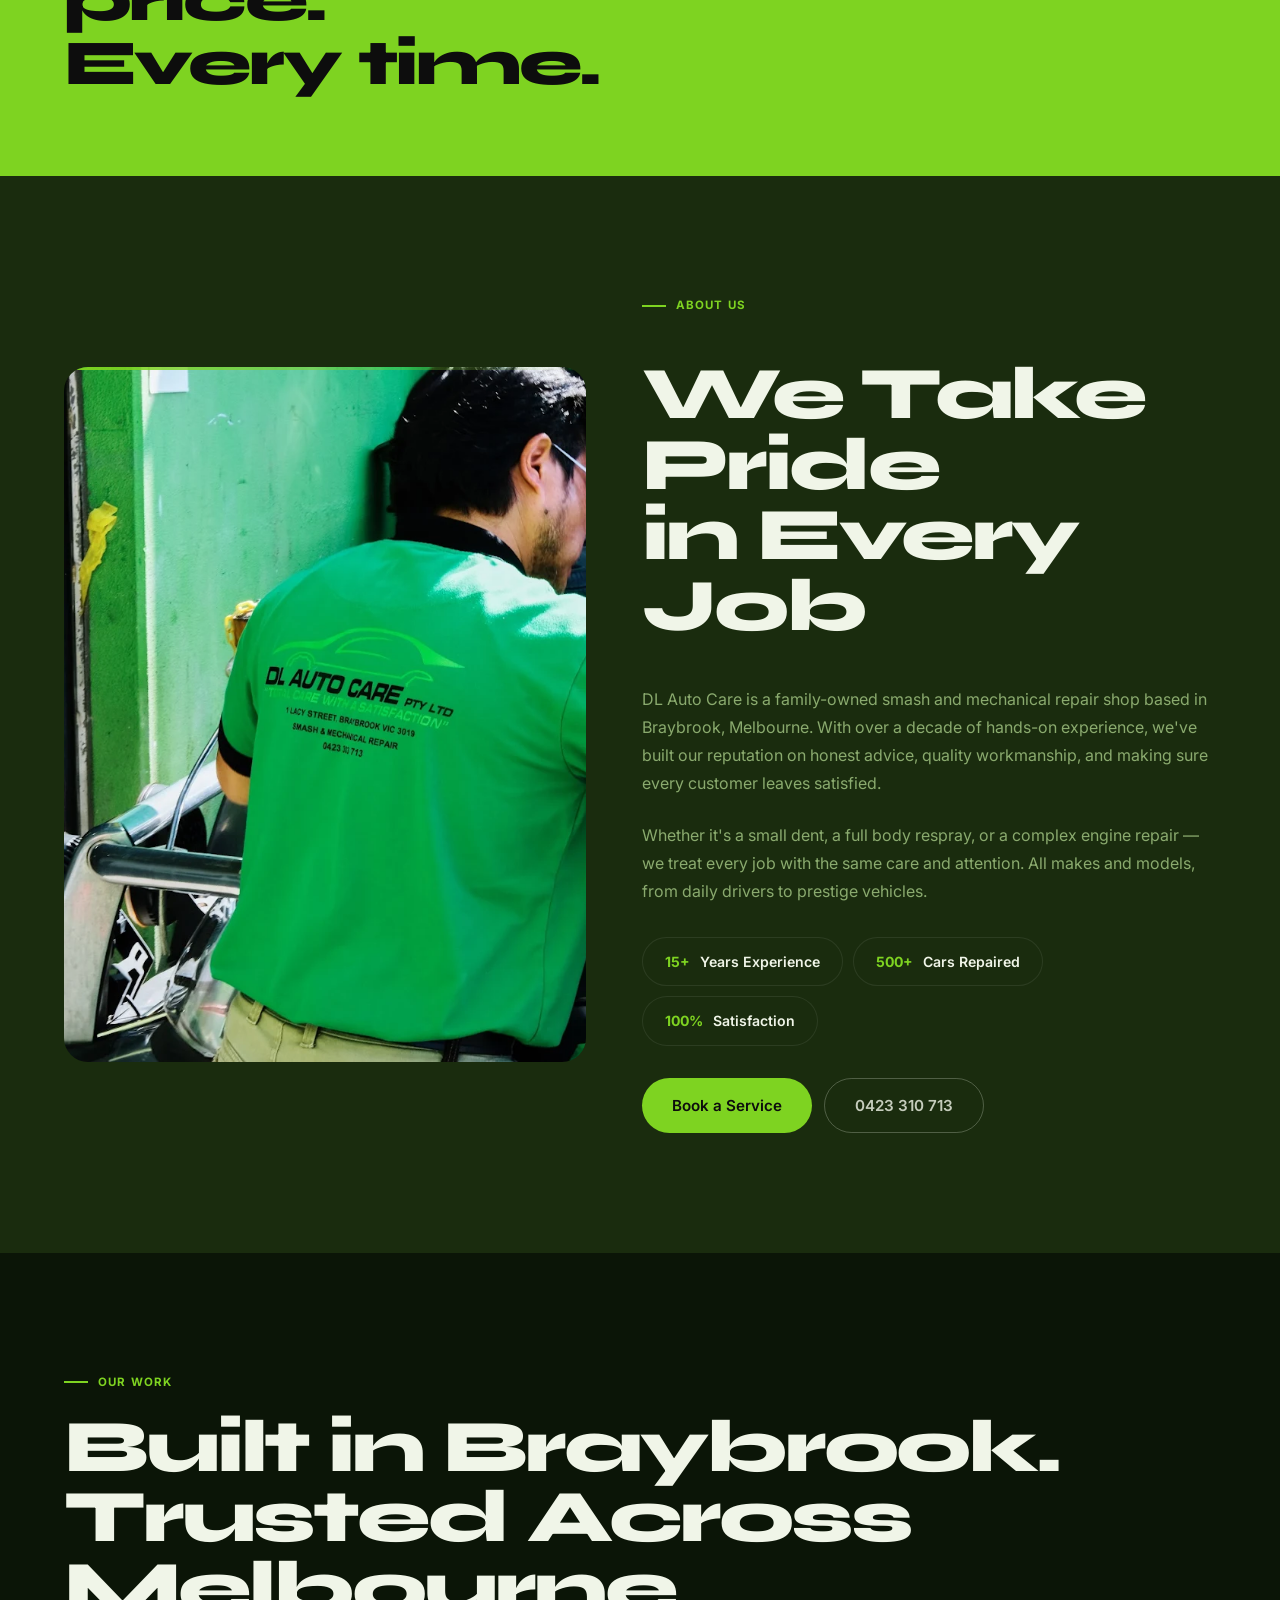
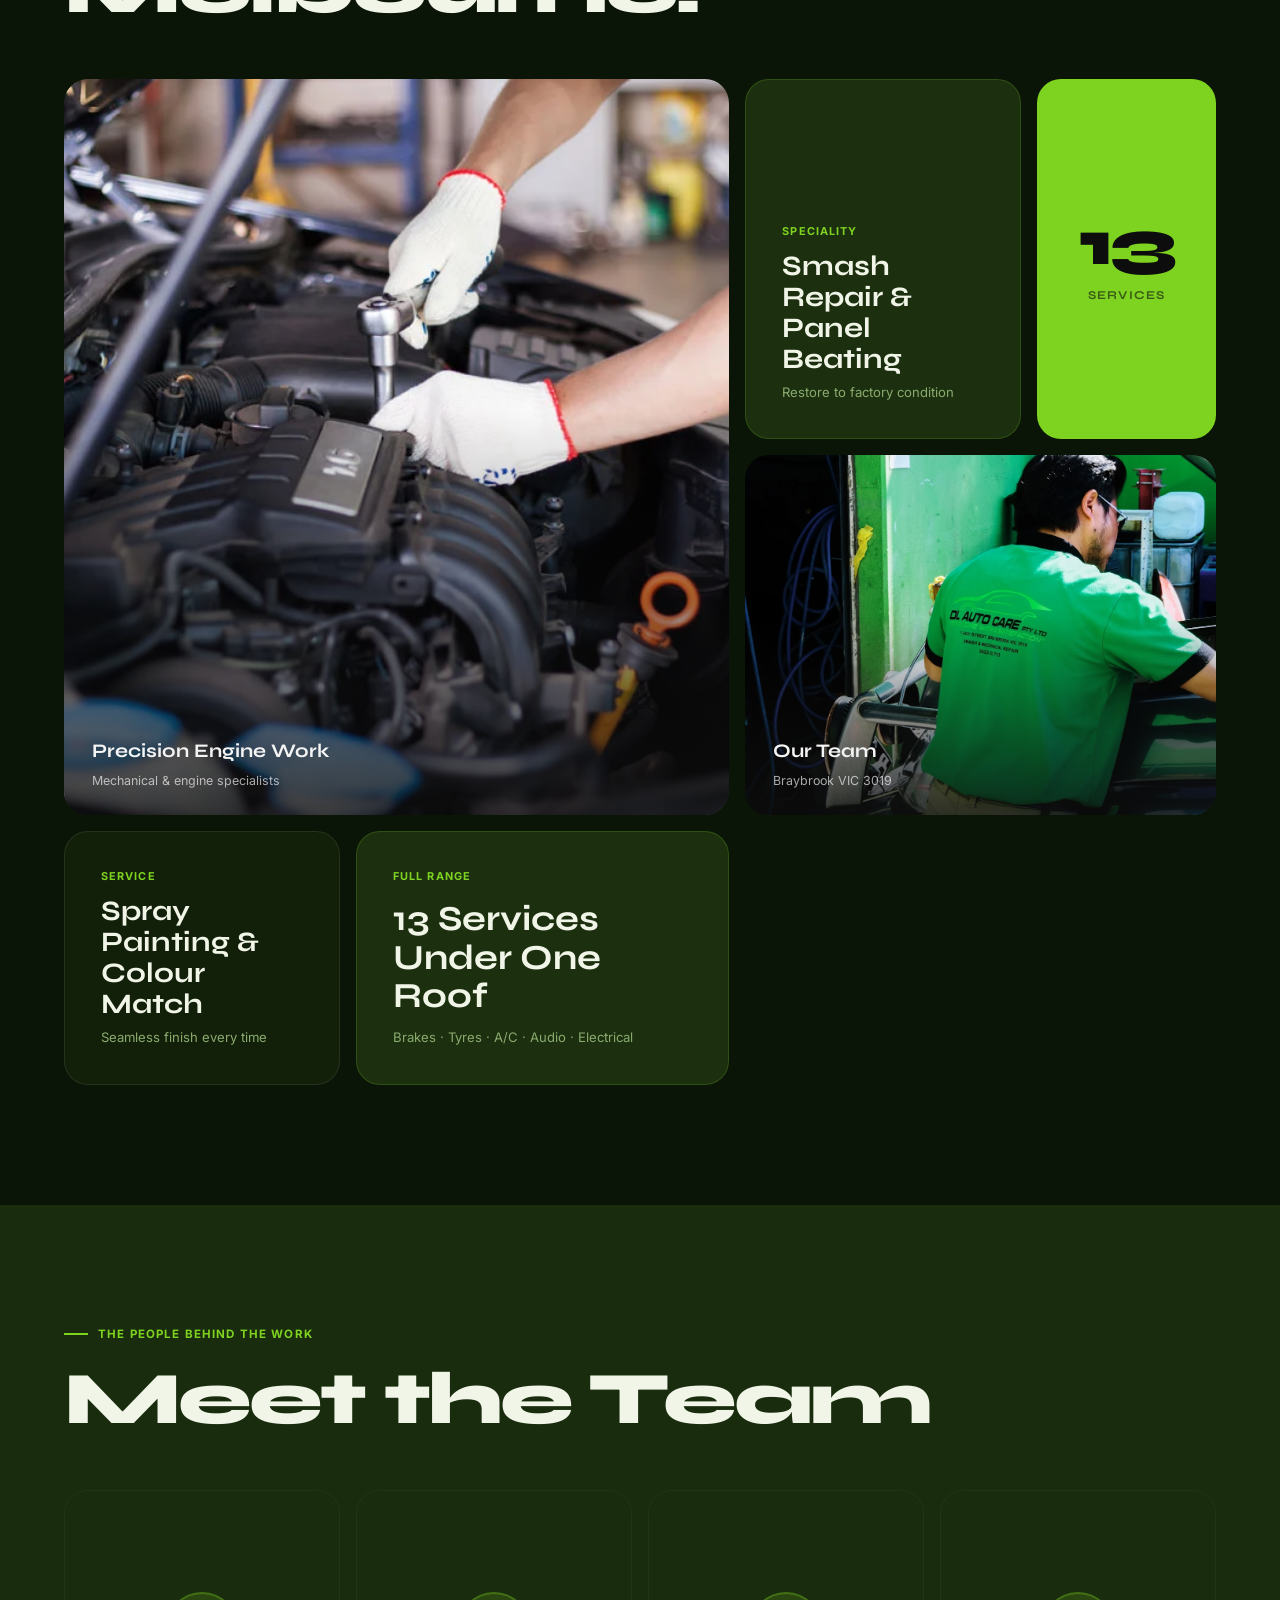
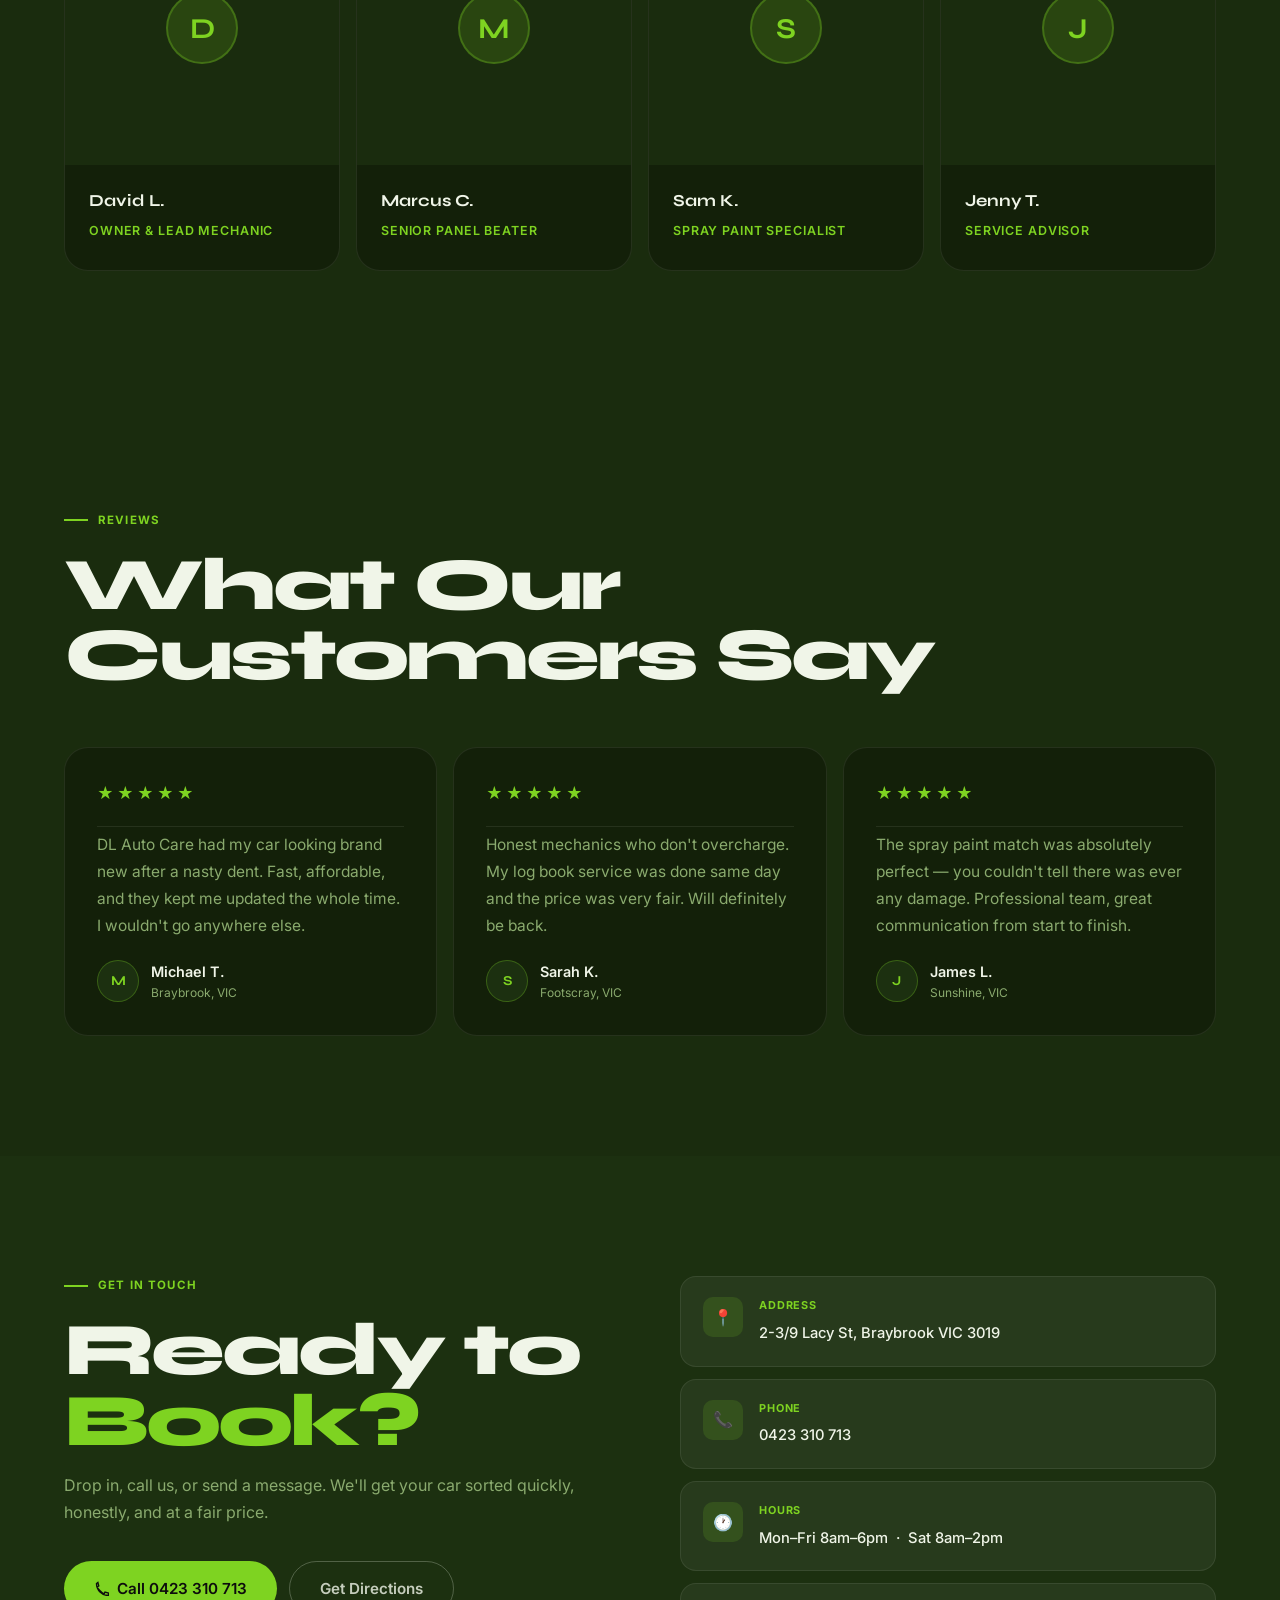
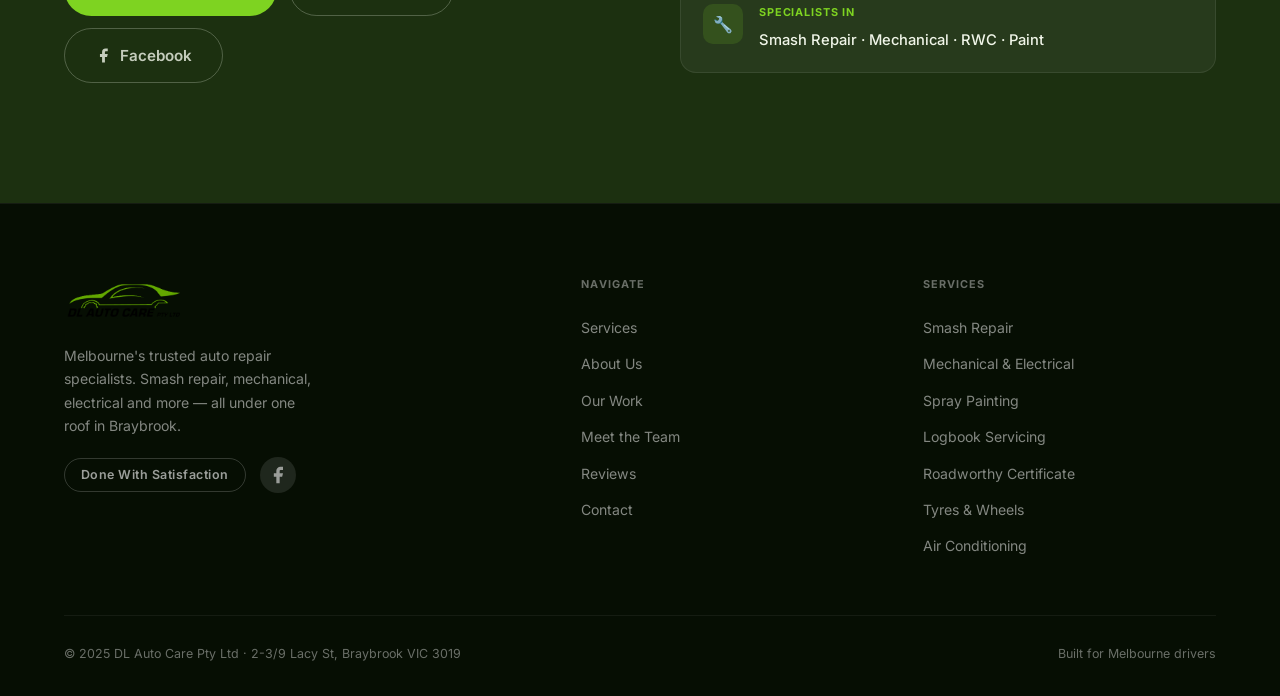
==== commit 09ae19ff: "Add header to booking modal and increase height to show full form Co-Authored-By: Claude Sonnet 4.6 " ====
--- a/v2.html
+++ b/v2.html
@@ -495,11 +495,14 @@
     /* ── Booking Modal ─────────────────────────────────────────── */
     .booking-overlay { position:fixed; inset:0; z-index:500; background:rgba(0,0,0,.72); display:flex; align-items:center; justify-content:center; padding:16px; opacity:0; visibility:hidden; transition:opacity .3s ease,visibility .3s ease; }
     .booking-overlay.open { opacity:1; visibility:visible; }
-    .booking-box { background:#fff; border-radius:20px; width:min(920px,95vw); height:min(680px,88vh); position:relative; overflow:hidden; transform:translateY(16px); transition:transform .3s ease; }
+    .booking-box { background:#fff; border-radius:20px; width:min(920px,95vw); height:min(860px,93vh); display:flex; flex-direction:column; overflow:hidden; transform:translateY(16px); transition:transform .3s ease; }
     .booking-overlay.open .booking-box { transform:translateY(0); }
-    .booking-close { position:absolute; top:12px; right:12px; z-index:10; width:36px; height:36px; border-radius:50%; background:rgba(0,0,0,.12); border:none; cursor:pointer; display:flex; align-items:center; justify-content:center; color:#333; transition:background .2s; }
-    .booking-close:hover { background:rgba(0,0,0,.22); }
-    .booking-iframe { width:100%; height:100%; border:none; display:block; }
+    .booking-header { display:flex; align-items:flex-start; justify-content:space-between; padding:20px 24px 16px; border-bottom:1px solid rgba(0,0,0,.08); flex-shrink:0; }
+    .booking-header-text h3 { font-size:1.15rem; font-weight:700; color:#111; margin-bottom:4px; }
+    .booking-header-text p { font-size:.82rem; color:#777; margin:0; }
+    .booking-close { width:36px; height:36px; border-radius:50%; background:rgba(0,0,0,.08); border:none; cursor:pointer; display:flex; align-items:center; justify-content:center; color:#555; transition:background .2s; flex-shrink:0; margin-left:16px; }
+    .booking-close:hover { background:rgba(0,0,0,.18); }
+    .booking-iframe { flex:1; min-height:0; width:100%; border:none; display:block; }
   </style>
 </head>
 <body>
@@ -998,9 +1001,15 @@
 <!-- ═══ BOOKING MODAL ════════════════════════════════════════════ -->
 <div class="booking-overlay" id="bookingOverlay" role="dialog" aria-modal="true" aria-label="Online Booking">
   <div class="booking-box">
-    <button class="booking-close" id="bookingClose" aria-label="Close booking">
-      <svg width="16" height="16" viewBox="0 0 24 24" fill="none" stroke="currentColor" stroke-width="2.5" stroke-linecap="round"><line x1="18" y1="6" x2="6" y2="18"/><line x1="6" y1="6" x2="18" y2="18"/></svg>
-    </button>
+    <div class="booking-header">
+      <div class="booking-header-text">
+        <h3>Book a Service</h3>
+        <p>Fill in your details below and we'll confirm your appointment shortly.</p>
+      </div>
+      <button class="booking-close" id="bookingClose" aria-label="Close booking">
+        <svg width="16" height="16" viewBox="0 0 24 24" fill="none" stroke="currentColor" stroke-width="2.5" stroke-linecap="round"><line x1="18" y1="6" x2="6" y2="18"/><line x1="6" y1="6" x2="18" y2="18"/></svg>
+      </button>
+    </div>
     <iframe class="booking-iframe" src="about:blank" data-src="https://www.mechanicdesk.com.au/online-booking/75d4c8e7552f8e3c612a6cd966e771ba8296a332" title="Online Booking"></iframe>
   </div>
 </div>
